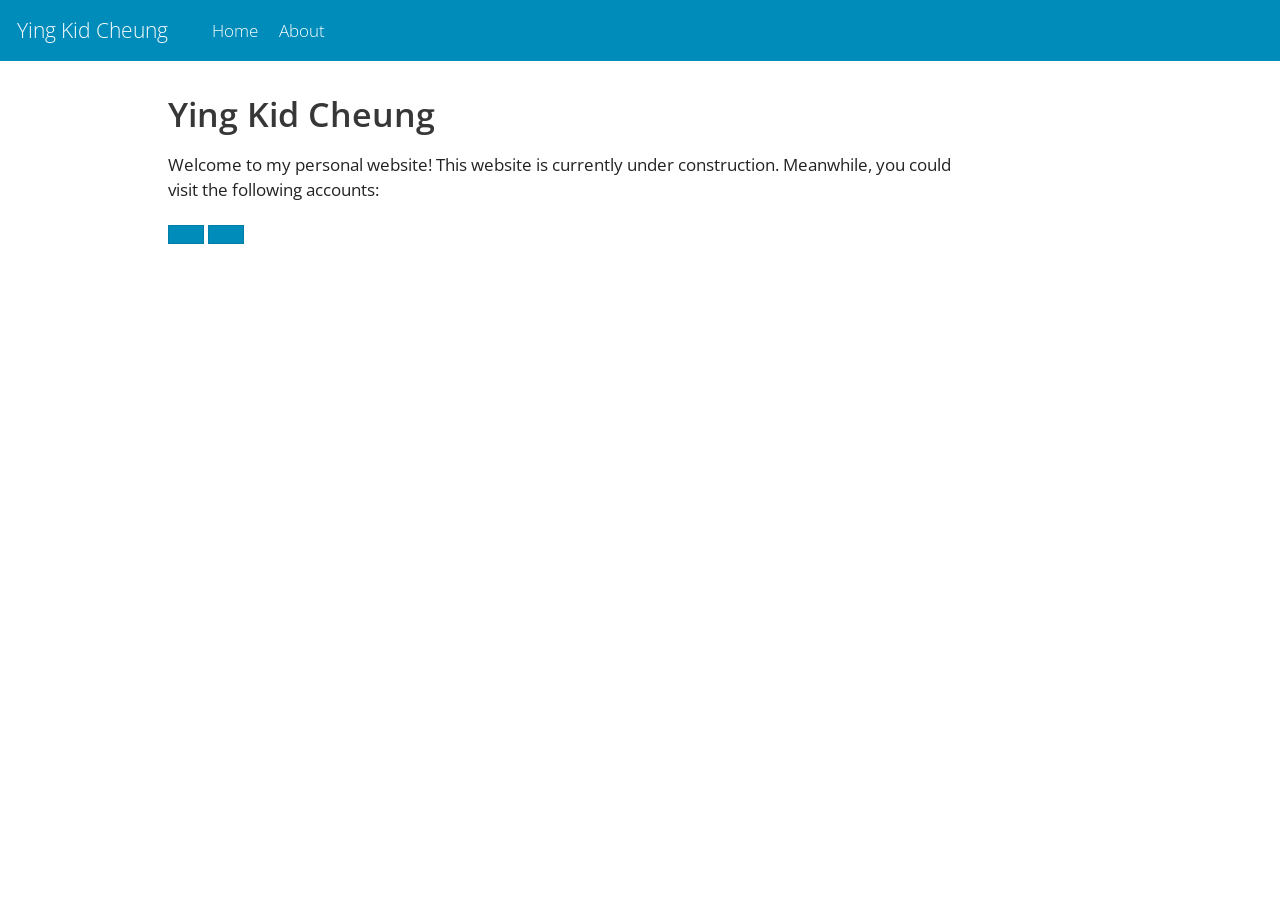
==== index.html @ 0de675b0 "Update site" ====
<!DOCTYPE html>
<html xmlns="http://www.w3.org/1999/xhtml" lang="en" xml:lang="en"><head>

<meta charset="utf-8">
<meta name="generator" content="quarto-1.3.450">

<meta name="viewport" content="width=device-width, initial-scale=1.0, user-scalable=yes">


<title>Ying Kid Cheung</title>
<style>
code{white-space: pre-wrap;}
span.smallcaps{font-variant: small-caps;}
div.columns{display: flex; gap: min(4vw, 1.5em);}
div.column{flex: auto; overflow-x: auto;}
div.hanging-indent{margin-left: 1.5em; text-indent: -1.5em;}
ul.task-list{list-style: none;}
ul.task-list li input[type="checkbox"] {
  width: 0.8em;
  margin: 0 0.8em 0.2em -1em; /* quarto-specific, see https://github.com/quarto-dev/quarto-cli/issues/4556 */ 
  vertical-align: middle;
}
</style>


<script src="site_libs/quarto-nav/quarto-nav.js"></script>
<script src="site_libs/quarto-nav/headroom.min.js"></script>
<script src="site_libs/clipboard/clipboard.min.js"></script>
<script src="site_libs/quarto-html/quarto.js"></script>
<script src="site_libs/quarto-html/popper.min.js"></script>
<script src="site_libs/quarto-html/tippy.umd.min.js"></script>
<script src="site_libs/quarto-html/anchor.min.js"></script>
<link href="site_libs/quarto-html/tippy.css" rel="stylesheet">
<link href="site_libs/quarto-html/quarto-syntax-highlighting.css" rel="stylesheet" id="quarto-text-highlighting-styles">
<script src="site_libs/bootstrap/bootstrap.min.js"></script>
<link href="site_libs/bootstrap/bootstrap-icons.css" rel="stylesheet">
<link href="site_libs/bootstrap/bootstrap.min.css" rel="stylesheet" id="quarto-bootstrap" data-mode="light">
<script id="quarto-search-options" type="application/json">{
  "language": {
    "search-no-results-text": "No results",
    "search-matching-documents-text": "matching documents",
    "search-copy-link-title": "Copy link to search",
    "search-hide-matches-text": "Hide additional matches",
    "search-more-match-text": "more match in this document",
    "search-more-matches-text": "more matches in this document",
    "search-clear-button-title": "Clear",
    "search-detached-cancel-button-title": "Cancel",
    "search-submit-button-title": "Submit",
    "search-label": "Search"
  }
}</script>


<link rel="stylesheet" href="styles.css">
</head>

<body class="nav-fixed">

<div id="quarto-search-results"></div>
  <header id="quarto-header" class="headroom fixed-top">
    <nav class="navbar navbar-expand-lg navbar-dark ">
      <div class="navbar-container container-fluid">
      <div class="navbar-brand-container">
    <a class="navbar-brand" href="./index.html">
    <span class="navbar-title">Ying Kid Cheung</span>
    </a>
  </div>
          <button class="navbar-toggler" type="button" data-bs-toggle="collapse" data-bs-target="#navbarCollapse" aria-controls="navbarCollapse" aria-expanded="false" aria-label="Toggle navigation" onclick="if (window.quartoToggleHeadroom) { window.quartoToggleHeadroom(); }">
  <span class="navbar-toggler-icon"></span>
</button>
          <div class="collapse navbar-collapse" id="navbarCollapse">
            <ul class="navbar-nav navbar-nav-scroll me-auto">
  <li class="nav-item">
    <a class="nav-link active" href="./index.html" rel="" target="" aria-current="page">
 <span class="menu-text">Home</span></a>
  </li>  
  <li class="nav-item">
    <a class="nav-link" href="./about.html" rel="" target="">
 <span class="menu-text">About</span></a>
  </li>  
</ul>
            <div class="quarto-navbar-tools ms-auto">
    <a href="https://www.linkedin.com/in/yingkidcheung/" rel="" title="" class="quarto-navigation-tool px-1" aria-label=""><i class="bi bi-linkedin"></i></a>
    <a href="https://www.github.com/yingkid/" rel="" title="" class="quarto-navigation-tool px-1" aria-label=""><i class="bi bi-github"></i></a>
</div>
          </div> <!-- /navcollapse -->
      </div> <!-- /container-fluid -->
    </nav>
</header>
<!-- content -->
<div id="quarto-content" class="quarto-container page-columns page-rows-contents page-layout-article page-navbar">
<!-- sidebar -->
<!-- margin-sidebar -->
    <div id="quarto-margin-sidebar" class="sidebar margin-sidebar">
        
    </div>
<!-- main -->
<main class="content" id="quarto-document-content">

<header id="title-block-header" class="quarto-title-block default">
<div class="quarto-title">
<h1 class="title">Ying Kid Cheung</h1>
</div>



<div class="quarto-title-meta">

    
  
    
  </div>
  

</header>

<p>Welcome to my personal website! This website is currently under construction. Meanwhile, you could visit the following accounts:</p>
<p><a href="https://www.github.com/yingkid/" class="btn btn-primary btn-lg bi bi-github placeholder-glow" title="GitHub"></a> <a href="https://www.linkedin.com/in/yingkidcheung/" class="btn btn-primary btn-lg bi bi-linkedin" title="LinkedIn"></a></p>



</main> <!-- /main -->
<script id="quarto-html-after-body" type="application/javascript">
window.document.addEventListener("DOMContentLoaded", function (event) {
  const toggleBodyColorMode = (bsSheetEl) => {
    const mode = bsSheetEl.getAttribute("data-mode");
    const bodyEl = window.document.querySelector("body");
    if (mode === "dark") {
      bodyEl.classList.add("quarto-dark");
      bodyEl.classList.remove("quarto-light");
    } else {
      bodyEl.classList.add("quarto-light");
      bodyEl.classList.remove("quarto-dark");
    }
  }
  const toggleBodyColorPrimary = () => {
    const bsSheetEl = window.document.querySelector("link#quarto-bootstrap");
    if (bsSheetEl) {
      toggleBodyColorMode(bsSheetEl);
    }
  }
  toggleBodyColorPrimary();  
  const icon = "";
  const anchorJS = new window.AnchorJS();
  anchorJS.options = {
    placement: 'right',
    icon: icon
  };
  anchorJS.add('.anchored');
  const isCodeAnnotation = (el) => {
    for (const clz of el.classList) {
      if (clz.startsWith('code-annotation-')) {                     
        return true;
      }
    }
    return false;
  }
  const clipboard = new window.ClipboardJS('.code-copy-button', {
    text: function(trigger) {
      const codeEl = trigger.previousElementSibling.cloneNode(true);
      for (const childEl of codeEl.children) {
        if (isCodeAnnotation(childEl)) {
          childEl.remove();
        }
      }
      return codeEl.innerText;
    }
  });
  clipboard.on('success', function(e) {
    // button target
    const button = e.trigger;
    // don't keep focus
    button.blur();
    // flash "checked"
    button.classList.add('code-copy-button-checked');
    var currentTitle = button.getAttribute("title");
    button.setAttribute("title", "Copied!");
    let tooltip;
    if (window.bootstrap) {
      button.setAttribute("data-bs-toggle", "tooltip");
      button.setAttribute("data-bs-placement", "left");
      button.setAttribute("data-bs-title", "Copied!");
      tooltip = new bootstrap.Tooltip(button, 
        { trigger: "manual", 
          customClass: "code-copy-button-tooltip",
          offset: [0, -8]});
      tooltip.show();    
    }
    setTimeout(function() {
      if (tooltip) {
        tooltip.hide();
        button.removeAttribute("data-bs-title");
        button.removeAttribute("data-bs-toggle");
        button.removeAttribute("data-bs-placement");
      }
      button.setAttribute("title", currentTitle);
      button.classList.remove('code-copy-button-checked');
    }, 1000);
    // clear code selection
    e.clearSelection();
  });
  function tippyHover(el, contentFn) {
    const config = {
      allowHTML: true,
      content: contentFn,
      maxWidth: 500,
      delay: 100,
      arrow: false,
      appendTo: function(el) {
          return el.parentElement;
      },
      interactive: true,
      interactiveBorder: 10,
      theme: 'quarto',
      placement: 'bottom-start'
    };
    window.tippy(el, config); 
  }
  const noterefs = window.document.querySelectorAll('a[role="doc-noteref"]');
  for (var i=0; i<noterefs.length; i++) {
    const ref = noterefs[i];
    tippyHover(ref, function() {
      // use id or data attribute instead here
      let href = ref.getAttribute('data-footnote-href') || ref.getAttribute('href');
      try { href = new URL(href).hash; } catch {}
      const id = href.replace(/^#\/?/, "");
      const note = window.document.getElementById(id);
      return note.innerHTML;
    });
  }
      let selectedAnnoteEl;
      const selectorForAnnotation = ( cell, annotation) => {
        let cellAttr = 'data-code-cell="' + cell + '"';
        let lineAttr = 'data-code-annotation="' +  annotation + '"';
        const selector = 'span[' + cellAttr + '][' + lineAttr + ']';
        return selector;
      }
      const selectCodeLines = (annoteEl) => {
        const doc = window.document;
        const targetCell = annoteEl.getAttribute("data-target-cell");
        const targetAnnotation = annoteEl.getAttribute("data-target-annotation");
        const annoteSpan = window.document.querySelector(selectorForAnnotation(targetCell, targetAnnotation));
        const lines = annoteSpan.getAttribute("data-code-lines").split(",");
        const lineIds = lines.map((line) => {
          return targetCell + "-" + line;
        })
        let top = null;
        let height = null;
        let parent = null;
        if (lineIds.length > 0) {
            //compute the position of the single el (top and bottom and make a div)
            const el = window.document.getElementById(lineIds[0]);
            top = el.offsetTop;
            height = el.offsetHeight;
            parent = el.parentElement.parentElement;
          if (lineIds.length > 1) {
            const lastEl = window.document.getElementById(lineIds[lineIds.length - 1]);
            const bottom = lastEl.offsetTop + lastEl.offsetHeight;
            height = bottom - top;
          }
          if (top !== null && height !== null && parent !== null) {
            // cook up a div (if necessary) and position it 
            let div = window.document.getElementById("code-annotation-line-highlight");
            if (div === null) {
              div = window.document.createElement("div");
              div.setAttribute("id", "code-annotation-line-highlight");
              div.style.position = 'absolute';
              parent.appendChild(div);
            }
            div.style.top = top - 2 + "px";
            div.style.height = height + 4 + "px";
            let gutterDiv = window.document.getElementById("code-annotation-line-highlight-gutter");
            if (gutterDiv === null) {
              gutterDiv = window.document.createElement("div");
              gutterDiv.setAttribute("id", "code-annotation-line-highlight-gutter");
              gutterDiv.style.position = 'absolute';
              const codeCell = window.document.getElementById(targetCell);
              const gutter = codeCell.querySelector('.code-annotation-gutter');
              gutter.appendChild(gutterDiv);
            }
            gutterDiv.style.top = top - 2 + "px";
            gutterDiv.style.height = height + 4 + "px";
          }
          selectedAnnoteEl = annoteEl;
        }
      };
      const unselectCodeLines = () => {
        const elementsIds = ["code-annotation-line-highlight", "code-annotation-line-highlight-gutter"];
        elementsIds.forEach((elId) => {
          const div = window.document.getElementById(elId);
          if (div) {
            div.remove();
          }
        });
        selectedAnnoteEl = undefined;
      };
      // Attach click handler to the DT
      const annoteDls = window.document.querySelectorAll('dt[data-target-cell]');
      for (const annoteDlNode of annoteDls) {
        annoteDlNode.addEventListener('click', (event) => {
          const clickedEl = event.target;
          if (clickedEl !== selectedAnnoteEl) {
            unselectCodeLines();
            const activeEl = window.document.querySelector('dt[data-target-cell].code-annotation-active');
            if (activeEl) {
              activeEl.classList.remove('code-annotation-active');
            }
            selectCodeLines(clickedEl);
            clickedEl.classList.add('code-annotation-active');
          } else {
            // Unselect the line
            unselectCodeLines();
            clickedEl.classList.remove('code-annotation-active');
          }
        });
      }
  const findCites = (el) => {
    const parentEl = el.parentElement;
    if (parentEl) {
      const cites = parentEl.dataset.cites;
      if (cites) {
        return {
          el,
          cites: cites.split(' ')
        };
      } else {
        return findCites(el.parentElement)
      }
    } else {
      return undefined;
    }
  };
  var bibliorefs = window.document.querySelectorAll('a[role="doc-biblioref"]');
  for (var i=0; i<bibliorefs.length; i++) {
    const ref = bibliorefs[i];
    const citeInfo = findCites(ref);
    if (citeInfo) {
      tippyHover(citeInfo.el, function() {
        var popup = window.document.createElement('div');
        citeInfo.cites.forEach(function(cite) {
          var citeDiv = window.document.createElement('div');
          citeDiv.classList.add('hanging-indent');
          citeDiv.classList.add('csl-entry');
          var biblioDiv = window.document.getElementById('ref-' + cite);
          if (biblioDiv) {
            citeDiv.innerHTML = biblioDiv.innerHTML;
          }
          popup.appendChild(citeDiv);
        });
        return popup.innerHTML;
      });
    }
  }
});
</script>
</div> <!-- /content -->



</body></html>
---- site_libs/quarto-html/tippy.css ----
.tippy-box[data-animation=fade][data-state=hidden]{opacity:0}[data-tippy-root]{max-width:calc(100vw - 10px)}.tippy-box{position:relative;background-color:#333;color:#fff;border-radius:4px;font-size:14px;line-height:1.4;white-space:normal;outline:0;transition-property:transform,visibility,opacity}.tippy-box[data-placement^=top]>.tippy-arrow{bottom:0}.tippy-box[data-placement^=top]>.tippy-arrow:before{bottom:-7px;left:0;border-width:8px 8px 0;border-top-color:initial;transform-origin:center top}.tippy-box[data-placement^=bottom]>.tippy-arrow{top:0}.tippy-box[data-placement^=bottom]>.tippy-arrow:before{top:-7px;left:0;border-width:0 8px 8px;border-bottom-color:initial;transform-origin:center bottom}.tippy-box[data-placement^=left]>.tippy-arrow{right:0}.tippy-box[data-placement^=left]>.tippy-arrow:before{border-width:8px 0 8px 8px;border-left-color:initial;right:-7px;transform-origin:center left}.tippy-box[data-placement^=right]>.tippy-arrow{left:0}.tippy-box[data-placement^=right]>.tippy-arrow:before{left:-7px;border-width:8px 8px 8px 0;border-right-color:initial;transform-origin:center right}.tippy-box[data-inertia][data-state=visible]{transition-timing-function:cubic-bezier(.54,1.5,.38,1.11)}.tippy-arrow{width:16px;height:16px;color:#333}.tippy-arrow:before{content:"";position:absolute;border-color:transparent;border-style:solid}.tippy-content{position:relative;padding:5px 9px;z-index:1}
---- site_libs/quarto-html/quarto-syntax-highlighting.css ----
/* quarto syntax highlight colors */
:root {
  --quarto-hl-ot-color: #003B4F;
  --quarto-hl-at-color: #657422;
  --quarto-hl-ss-color: #20794D;
  --quarto-hl-an-color: #5E5E5E;
  --quarto-hl-fu-color: #4758AB;
  --quarto-hl-st-color: #20794D;
  --quarto-hl-cf-color: #003B4F;
  --quarto-hl-op-color: #5E5E5E;
  --quarto-hl-er-color: #AD0000;
  --quarto-hl-bn-color: #AD0000;
  --quarto-hl-al-color: #AD0000;
  --quarto-hl-va-color: #111111;
  --quarto-hl-bu-color: inherit;
  --quarto-hl-ex-color: inherit;
  --quarto-hl-pp-color: #AD0000;
  --quarto-hl-in-color: #5E5E5E;
  --quarto-hl-vs-color: #20794D;
  --quarto-hl-wa-color: #5E5E5E;
  --quarto-hl-do-color: #5E5E5E;
  --quarto-hl-im-color: #00769E;
  --quarto-hl-ch-color: #20794D;
  --quarto-hl-dt-color: #AD0000;
  --quarto-hl-fl-color: #AD0000;
  --quarto-hl-co-color: #5E5E5E;
  --quarto-hl-cv-color: #5E5E5E;
  --quarto-hl-cn-color: #8f5902;
  --quarto-hl-sc-color: #5E5E5E;
  --quarto-hl-dv-color: #AD0000;
  --quarto-hl-kw-color: #003B4F;
}

/* other quarto variables */
:root {
  --quarto-font-monospace: SFMono-Regular, Menlo, Monaco, Consolas, "Liberation Mono", "Courier New", monospace;
}

pre > code.sourceCode > span {
  color: #003B4F;
}

code span {
  color: #003B4F;
}

code.sourceCode > span {
  color: #003B4F;
}

div.sourceCode,
div.sourceCode pre.sourceCode {
  color: #003B4F;
}

code span.ot {
  color: #003B4F;
  font-style: inherit;
}

code span.at {
  color: #657422;
  font-style: inherit;
}

code span.ss {
  color: #20794D;
  font-style: inherit;
}

code span.an {
  color: #5E5E5E;
  font-style: inherit;
}

code span.fu {
  color: #4758AB;
  font-style: inherit;
}

code span.st {
  color: #20794D;
  font-style: inherit;
}

code span.cf {
  color: #003B4F;
  font-style: inherit;
}

code span.op {
  color: #5E5E5E;
  font-style: inherit;
}

code span.er {
  color: #AD0000;
  font-style: inherit;
}

code span.bn {
  color: #AD0000;
  font-style: inherit;
}

code span.al {
  color: #AD0000;
  font-style: inherit;
}

code span.va {
  color: #111111;
  font-style: inherit;
}

code span.bu {
  font-style: inherit;
}

code span.ex {
  font-style: inherit;
}

code span.pp {
  color: #AD0000;
  font-style: inherit;
}

code span.in {
  color: #5E5E5E;
  font-style: inherit;
}

code span.vs {
  color: #20794D;
  font-style: inherit;
}

code span.wa {
  color: #5E5E5E;
  font-style: italic;
}

code span.do {
  color: #5E5E5E;
  font-style: italic;
}

code span.im {
  color: #00769E;
  font-style: inherit;
}

code span.ch {
  color: #20794D;
  font-style: inherit;
}

code span.dt {
  color: #AD0000;
  font-style: inherit;
}

code span.fl {
  color: #AD0000;
  font-style: inherit;
}

code span.co {
  color: #5E5E5E;
  font-style: inherit;
}

code span.cv {
  color: #5E5E5E;
  font-style: italic;
}

code span.cn {
  color: #8f5902;
  font-style: inherit;
}

code span.sc {
  color: #5E5E5E;
  font-style: inherit;
}

code span.dv {
  color: #AD0000;
  font-style: inherit;
}

code span.kw {
  color: #003B4F;
  font-style: inherit;
}

.prevent-inlining {
  content: "</";
}

/*# sourceMappingURL=debc5d5d77c3f9108843748ff7464032.css.map */
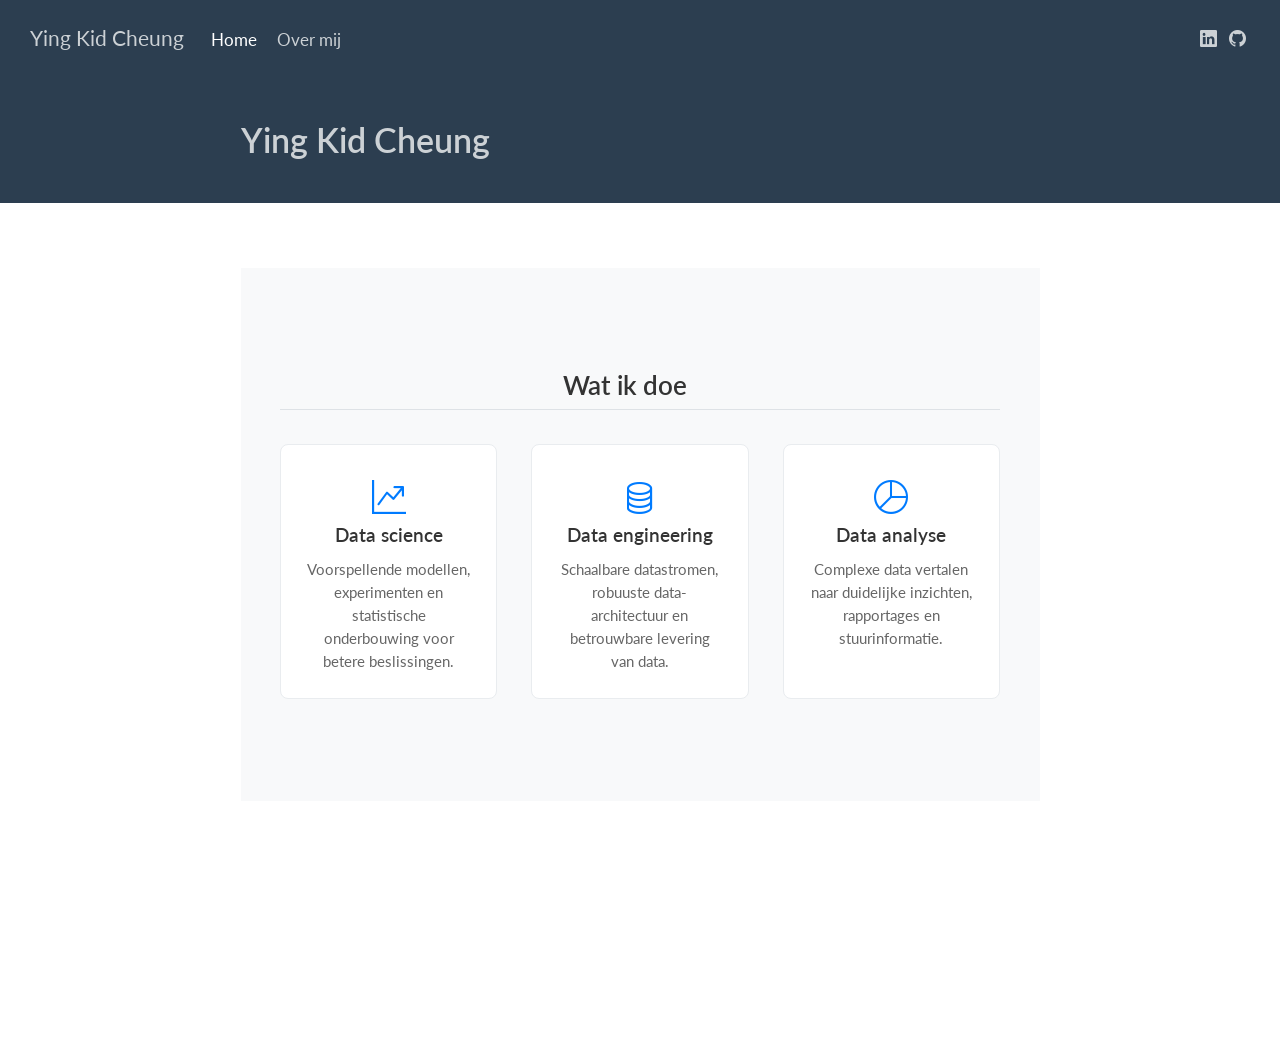
==== commit ae23d50c: "quarto native open graph" ====
--- a/index.html
+++ b/index.html
@@ -2,10 +2,11 @@
 <html xmlns="http://www.w3.org/1999/xhtml" lang="en" xml:lang="en"><head>
 
 <meta charset="utf-8">
-<meta name="generator" content="quarto-1.3.450">
+<meta name="generator" content="quarto-1.8.27">
 
 <meta name="viewport" content="width=device-width, initial-scale=1.0, user-scalable=yes">
 
+<meta name="description" content="Portfolio van Ying Kid Cheung, gespecialiseerd in data science, engineering en analyse.">
 
 <title>Ying Kid Cheung</title>
 <style>
@@ -26,15 +27,17 @@
 <script src="site_libs/quarto-nav/quarto-nav.js"></script>
 <script src="site_libs/quarto-nav/headroom.min.js"></script>
 <script src="site_libs/clipboard/clipboard.min.js"></script>
-<script src="site_libs/quarto-html/quarto.js"></script>
+<script src="site_libs/quarto-html/quarto.js" type="module"></script>
+<script src="site_libs/quarto-html/tabsets/tabsets.js" type="module"></script>
+<script src="site_libs/quarto-html/axe/axe-check.js" type="module"></script>
 <script src="site_libs/quarto-html/popper.min.js"></script>
 <script src="site_libs/quarto-html/tippy.umd.min.js"></script>
 <script src="site_libs/quarto-html/anchor.min.js"></script>
 <link href="site_libs/quarto-html/tippy.css" rel="stylesheet">
-<link href="site_libs/quarto-html/quarto-syntax-highlighting.css" rel="stylesheet" id="quarto-text-highlighting-styles">
+<link href="site_libs/quarto-html/quarto-syntax-highlighting-ed96de9b727972fe78a7b5d16c58bf87.css" rel="stylesheet" id="quarto-text-highlighting-styles">
 <script src="site_libs/bootstrap/bootstrap.min.js"></script>
 <link href="site_libs/bootstrap/bootstrap-icons.css" rel="stylesheet">
-<link href="site_libs/bootstrap/bootstrap.min.css" rel="stylesheet" id="quarto-bootstrap" data-mode="light">
+<link href="site_libs/bootstrap/bootstrap-28ce2f92125236a284ff4f393e5b0d14.min.css" rel="stylesheet" append-hash="true" id="quarto-bootstrap" data-mode="light">
 <script id="quarto-search-options" type="application/json">{
   "language": {
     "search-no-results-text": "No results",
@@ -44,6 +47,7 @@
     "search-more-match-text": "more match in this document",
     "search-more-matches-text": "more matches in this document",
     "search-clear-button-title": "Clear",
+    "search-text-placeholder": "",
     "search-detached-cancel-button-title": "Cancel",
     "search-submit-button-title": "Submit",
     "search-label": "Search"
@@ -52,112 +56,167 @@
 
 
 <link rel="stylesheet" href="styles.css">
+<meta property="og:title" content="Ying Kid Cheung">
+<meta property="og:description" content="Portfolio van Ying Kid Cheung, gespecialiseerd in data science, engineering en analyse.">
+<meta property="og:site_name" content="Ying Kid Cheung">
+<meta name="twitter:title" content="Ying Kid Cheung">
+<meta name="twitter:description" content="Portfolio van Ying Kid Cheung, gespecialiseerd in data science, engineering en analyse.">
+<meta name="twitter:card" content="summary">
 </head>
 
-<body class="nav-fixed">
+<body class="nav-fixed fullcontent quarto-light">
 
 <div id="quarto-search-results"></div>
-  <header id="quarto-header" class="headroom fixed-top">
-    <nav class="navbar navbar-expand-lg navbar-dark ">
+  <header id="quarto-header" class="headroom fixed-top quarto-banner">
+    <nav class="navbar navbar-expand-lg " data-bs-theme="dark">
       <div class="navbar-container container-fluid">
-      <div class="navbar-brand-container">
+      <div class="navbar-brand-container mx-auto">
     <a class="navbar-brand" href="./index.html">
     <span class="navbar-title">Ying Kid Cheung</span>
     </a>
   </div>
-          <button class="navbar-toggler" type="button" data-bs-toggle="collapse" data-bs-target="#navbarCollapse" aria-controls="navbarCollapse" aria-expanded="false" aria-label="Toggle navigation" onclick="if (window.quartoToggleHeadroom) { window.quartoToggleHeadroom(); }">
+          <button class="navbar-toggler" type="button" data-bs-toggle="collapse" data-bs-target="#navbarCollapse" aria-controls="navbarCollapse" role="menu" aria-expanded="false" aria-label="Toggle navigation" onclick="if (window.quartoToggleHeadroom) { window.quartoToggleHeadroom(); }">
   <span class="navbar-toggler-icon"></span>
 </button>
           <div class="collapse navbar-collapse" id="navbarCollapse">
             <ul class="navbar-nav navbar-nav-scroll me-auto">
   <li class="nav-item">
-    <a class="nav-link active" href="./index.html" rel="" target="" aria-current="page">
- <span class="menu-text">Home</span></a>
+    <a class="nav-link active" href="./index.html" aria-current="page"> 
+<span class="menu-text">Home</span></a>
   </li>  
   <li class="nav-item">
-    <a class="nav-link" href="./about.html" rel="" target="">
- <span class="menu-text">About</span></a>
+    <a class="nav-link" href="./about.html"> 
+<span class="menu-text">Over mij</span></a>
   </li>  
 </ul>
-            <div class="quarto-navbar-tools ms-auto">
-    <a href="https://www.linkedin.com/in/yingkidcheung/" rel="" title="" class="quarto-navigation-tool px-1" aria-label=""><i class="bi bi-linkedin"></i></a>
-    <a href="https://www.github.com/yingkid/" rel="" title="" class="quarto-navigation-tool px-1" aria-label=""><i class="bi bi-github"></i></a>
-</div>
           </div> <!-- /navcollapse -->
+            <div class="quarto-navbar-tools">
+    <a href="https://www.linkedin.com/in/yingkidcheung/" title="" class="quarto-navigation-tool px-1" aria-label=""><i class="bi bi-linkedin"></i></a>
+    <a href="https://www.github.com/yingkid/" title="" class="quarto-navigation-tool px-1" aria-label=""><i class="bi bi-github"></i></a>
+</div>
       </div> <!-- /container-fluid -->
     </nav>
 </header>
 <!-- content -->
-<div id="quarto-content" class="quarto-container page-columns page-rows-contents page-layout-article page-navbar">
+<header id="title-block-header" class="quarto-title-block default page-columns page-full">
+  <div class="quarto-title-banner page-columns page-full">
+    <div class="quarto-title column-body">
+      <h1 class="title">Ying Kid Cheung</h1>
+                  <div>
+        <div class="description">
+          Portfolio van Ying Kid Cheung, gespecialiseerd in data science, engineering en analyse.
+        </div>
+      </div>
+                </div>
+  </div>
+    
+  
+  <div class="quarto-title-meta">
+
+      
+    
+      
+    </div>
+    
+  
+  </header><div id="quarto-content" class="quarto-container page-columns page-rows-contents page-layout-article page-navbar">
 <!-- sidebar -->
 <!-- margin-sidebar -->
-    <div id="quarto-margin-sidebar" class="sidebar margin-sidebar">
-        
-    </div>
+    
 <!-- main -->
-<main class="content" id="quarto-document-content">
-
-<header id="title-block-header" class="quarto-title-block default">
-<div class="quarto-title">
-<h1 class="title">Ying Kid Cheung</h1>
-</div>
-
-
-
-<div class="quarto-title-meta">
-
-    
-  
-    
-  </div>
-  
-
-</header>
-
-<p>Welcome to my personal website! This website is currently under construction. Meanwhile, you could visit the following accounts:</p>
-<p><a href="https://www.github.com/yingkid/" class="btn btn-primary btn-lg bi bi-github placeholder-glow" title="GitHub"></a> <a href="https://www.linkedin.com/in/yingkidcheung/" class="btn btn-primary btn-lg bi bi-linkedin" title="LinkedIn"></a></p>
+<main class="content quarto-banner-title-block" id="quarto-document-content">
+
+
+
+
+
+<div class="page-container">
+<div class="content-wrapper">
+<section id="wat-ik-doe" class="level2 featured-section">
+<h2 class="anchored" data-anchor-id="wat-ik-doe">Wat ik doe</h2>
+<div class="skills-grid">
+<div class="skill-item">
+<i class="bi bi-graph-up-arrow"></i>
+<div class="skill-title">
+Data science
+</div>
+<p>Voorspellende modellen, experimenten en statistische onderbouwing voor betere beslissingen.</p>
+</div>
+<div class="skill-item">
+<i class="bi bi-database"></i>
+<div class="skill-title">
+Data engineering
+</div>
+<p>Schaalbare datastromen, robuuste data-architectuur en betrouwbare levering van data.</p>
+</div>
+<div class="skill-item">
+<i class="bi bi-pie-chart"></i>
+<div class="skill-title">
+Data analyse
+</div>
+<p>Complexe data vertalen naar duidelijke inzichten, rapportages en stuurinformatie.</p>
+</div>
+</div>
+</section>
+</div>
+</div>
 
 
 
 </main> <!-- /main -->
 <script id="quarto-html-after-body" type="application/javascript">
-window.document.addEventListener("DOMContentLoaded", function (event) {
-  const toggleBodyColorMode = (bsSheetEl) => {
-    const mode = bsSheetEl.getAttribute("data-mode");
-    const bodyEl = window.document.querySelector("body");
-    if (mode === "dark") {
-      bodyEl.classList.add("quarto-dark");
-      bodyEl.classList.remove("quarto-light");
-    } else {
-      bodyEl.classList.add("quarto-light");
-      bodyEl.classList.remove("quarto-dark");
-    }
-  }
-  const toggleBodyColorPrimary = () => {
-    const bsSheetEl = window.document.querySelector("link#quarto-bootstrap");
-    if (bsSheetEl) {
-      toggleBodyColorMode(bsSheetEl);
-    }
-  }
-  toggleBodyColorPrimary();  
-  const icon = "";
-  const anchorJS = new window.AnchorJS();
-  anchorJS.options = {
-    placement: 'right',
-    icon: icon
-  };
-  anchorJS.add('.anchored');
-  const isCodeAnnotation = (el) => {
-    for (const clz of el.classList) {
-      if (clz.startsWith('code-annotation-')) {                     
-        return true;
-      }
-    }
-    return false;
-  }
-  const clipboard = new window.ClipboardJS('.code-copy-button', {
-    text: function(trigger) {
-      const codeEl = trigger.previousElementSibling.cloneNode(true);
+  window.document.addEventListener("DOMContentLoaded", function (event) {
+    const icon = "";
+    const anchorJS = new window.AnchorJS();
+    anchorJS.options = {
+      placement: 'right',
+      icon: icon
+    };
+    anchorJS.add('.anchored');
+    const isCodeAnnotation = (el) => {
+      for (const clz of el.classList) {
+        if (clz.startsWith('code-annotation-')) {                     
+          return true;
+        }
+      }
+      return false;
+    }
+    const onCopySuccess = function(e) {
+      // button target
+      const button = e.trigger;
+      // don't keep focus
+      button.blur();
+      // flash "checked"
+      button.classList.add('code-copy-button-checked');
+      var currentTitle = button.getAttribute("title");
+      button.setAttribute("title", "Copied!");
+      let tooltip;
+      if (window.bootstrap) {
+        button.setAttribute("data-bs-toggle", "tooltip");
+        button.setAttribute("data-bs-placement", "left");
+        button.setAttribute("data-bs-title", "Copied!");
+        tooltip = new bootstrap.Tooltip(button, 
+          { trigger: "manual", 
+            customClass: "code-copy-button-tooltip",
+            offset: [0, -8]});
+        tooltip.show();    
+      }
+      setTimeout(function() {
+        if (tooltip) {
+          tooltip.hide();
+          button.removeAttribute("data-bs-title");
+          button.removeAttribute("data-bs-toggle");
+          button.removeAttribute("data-bs-placement");
+        }
+        button.setAttribute("title", currentTitle);
+        button.classList.remove('code-copy-button-checked');
+      }, 1000);
+      // clear code selection
+      e.clearSelection();
+    }
+    const getTextToCopy = function(trigger) {
+      const outerScaffold = trigger.parentElement.cloneNode(true);
+      const codeEl = outerScaffold.querySelector('code');
       for (const childEl of codeEl.children) {
         if (isCodeAnnotation(childEl)) {
           childEl.remove();
@@ -165,196 +224,349 @@
       }
       return codeEl.innerText;
     }
+    const clipboard = new window.ClipboardJS('.code-copy-button:not([data-in-quarto-modal])', {
+      text: getTextToCopy
+    });
+    clipboard.on('success', onCopySuccess);
+    if (window.document.getElementById('quarto-embedded-source-code-modal')) {
+      const clipboardModal = new window.ClipboardJS('.code-copy-button[data-in-quarto-modal]', {
+        text: getTextToCopy,
+        container: window.document.getElementById('quarto-embedded-source-code-modal')
+      });
+      clipboardModal.on('success', onCopySuccess);
+    }
+      var localhostRegex = new RegExp(/^(?:http|https):\/\/localhost\:?[0-9]*\//);
+      var mailtoRegex = new RegExp(/^mailto:/);
+        var filterRegex = new RegExp("https:\/\/yingkidcheung\.nl\/");
+      var isInternal = (href) => {
+          return filterRegex.test(href) || localhostRegex.test(href) || mailtoRegex.test(href);
+      }
+      // Inspect non-navigation links and adorn them if external
+     var links = window.document.querySelectorAll('a[href]:not(.nav-link):not(.navbar-brand):not(.toc-action):not(.sidebar-link):not(.sidebar-item-toggle):not(.pagination-link):not(.no-external):not([aria-hidden]):not(.dropdown-item):not(.quarto-navigation-tool):not(.about-link)');
+      for (var i=0; i<links.length; i++) {
+        const link = links[i];
+        if (!isInternal(link.href)) {
+          // undo the damage that might have been done by quarto-nav.js in the case of
+          // links that we want to consider external
+          if (link.dataset.originalHref !== undefined) {
+            link.href = link.dataset.originalHref;
+          }
+        }
+      }
+    function tippyHover(el, contentFn, onTriggerFn, onUntriggerFn) {
+      const config = {
+        allowHTML: true,
+        maxWidth: 500,
+        delay: 100,
+        arrow: false,
+        appendTo: function(el) {
+            return el.parentElement;
+        },
+        interactive: true,
+        interactiveBorder: 10,
+        theme: 'quarto',
+        placement: 'bottom-start',
+      };
+      if (contentFn) {
+        config.content = contentFn;
+      }
+      if (onTriggerFn) {
+        config.onTrigger = onTriggerFn;
+      }
+      if (onUntriggerFn) {
+        config.onUntrigger = onUntriggerFn;
+      }
+      window.tippy(el, config); 
+    }
+    const noterefs = window.document.querySelectorAll('a[role="doc-noteref"]');
+    for (var i=0; i<noterefs.length; i++) {
+      const ref = noterefs[i];
+      tippyHover(ref, function() {
+        // use id or data attribute instead here
+        let href = ref.getAttribute('data-footnote-href') || ref.getAttribute('href');
+        try { href = new URL(href).hash; } catch {}
+        const id = href.replace(/^#\/?/, "");
+        const note = window.document.getElementById(id);
+        if (note) {
+          return note.innerHTML;
+        } else {
+          return "";
+        }
+      });
+    }
+    const xrefs = window.document.querySelectorAll('a.quarto-xref');
+    const processXRef = (id, note) => {
+      // Strip column container classes
+      const stripColumnClz = (el) => {
+        el.classList.remove("page-full", "page-columns");
+        if (el.children) {
+          for (const child of el.children) {
+            stripColumnClz(child);
+          }
+        }
+      }
+      stripColumnClz(note)
+      if (id === null || id.startsWith('sec-')) {
+        // Special case sections, only their first couple elements
+        const container = document.createElement("div");
+        if (note.children && note.children.length > 2) {
+          container.appendChild(note.children[0].cloneNode(true));
+          for (let i = 1; i < note.children.length; i++) {
+            const child = note.children[i];
+            if (child.tagName === "P" && child.innerText === "") {
+              continue;
+            } else {
+              container.appendChild(child.cloneNode(true));
+              break;
+            }
+          }
+          if (window.Quarto?.typesetMath) {
+            window.Quarto.typesetMath(container);
+          }
+          return container.innerHTML
+        } else {
+          if (window.Quarto?.typesetMath) {
+            window.Quarto.typesetMath(note);
+          }
+          return note.innerHTML;
+        }
+      } else {
+        // Remove any anchor links if they are present
+        const anchorLink = note.querySelector('a.anchorjs-link');
+        if (anchorLink) {
+          anchorLink.remove();
+        }
+        if (window.Quarto?.typesetMath) {
+          window.Quarto.typesetMath(note);
+        }
+        if (note.classList.contains("callout")) {
+          return note.outerHTML;
+        } else {
+          return note.innerHTML;
+        }
+      }
+    }
+    for (var i=0; i<xrefs.length; i++) {
+      const xref = xrefs[i];
+      tippyHover(xref, undefined, function(instance) {
+        instance.disable();
+        let url = xref.getAttribute('href');
+        let hash = undefined; 
+        if (url.startsWith('#')) {
+          hash = url;
+        } else {
+          try { hash = new URL(url).hash; } catch {}
+        }
+        if (hash) {
+          const id = hash.replace(/^#\/?/, "");
+          const note = window.document.getElementById(id);
+          if (note !== null) {
+            try {
+              const html = processXRef(id, note.cloneNode(true));
+              instance.setContent(html);
+            } finally {
+              instance.enable();
+              instance.show();
+            }
+          } else {
+            // See if we can fetch this
+            fetch(url.split('#')[0])
+            .then(res => res.text())
+            .then(html => {
+              const parser = new DOMParser();
+              const htmlDoc = parser.parseFromString(html, "text/html");
+              const note = htmlDoc.getElementById(id);
+              if (note !== null) {
+                const html = processXRef(id, note);
+                instance.setContent(html);
+              } 
+            }).finally(() => {
+              instance.enable();
+              instance.show();
+            });
+          }
+        } else {
+          // See if we can fetch a full url (with no hash to target)
+          // This is a special case and we should probably do some content thinning / targeting
+          fetch(url)
+          .then(res => res.text())
+          .then(html => {
+            const parser = new DOMParser();
+            const htmlDoc = parser.parseFromString(html, "text/html");
+            const note = htmlDoc.querySelector('main.content');
+            if (note !== null) {
+              // This should only happen for chapter cross references
+              // (since there is no id in the URL)
+              // remove the first header
+              if (note.children.length > 0 && note.children[0].tagName === "HEADER") {
+                note.children[0].remove();
+              }
+              const html = processXRef(null, note);
+              instance.setContent(html);
+            } 
+          }).finally(() => {
+            instance.enable();
+            instance.show();
+          });
+        }
+      }, function(instance) {
+      });
+    }
+        let selectedAnnoteEl;
+        const selectorForAnnotation = ( cell, annotation) => {
+          let cellAttr = 'data-code-cell="' + cell + '"';
+          let lineAttr = 'data-code-annotation="' +  annotation + '"';
+          const selector = 'span[' + cellAttr + '][' + lineAttr + ']';
+          return selector;
+        }
+        const selectCodeLines = (annoteEl) => {
+          const doc = window.document;
+          const targetCell = annoteEl.getAttribute("data-target-cell");
+          const targetAnnotation = annoteEl.getAttribute("data-target-annotation");
+          const annoteSpan = window.document.querySelector(selectorForAnnotation(targetCell, targetAnnotation));
+          const lines = annoteSpan.getAttribute("data-code-lines").split(",");
+          const lineIds = lines.map((line) => {
+            return targetCell + "-" + line;
+          })
+          let top = null;
+          let height = null;
+          let parent = null;
+          if (lineIds.length > 0) {
+              //compute the position of the single el (top and bottom and make a div)
+              const el = window.document.getElementById(lineIds[0]);
+              top = el.offsetTop;
+              height = el.offsetHeight;
+              parent = el.parentElement.parentElement;
+            if (lineIds.length > 1) {
+              const lastEl = window.document.getElementById(lineIds[lineIds.length - 1]);
+              const bottom = lastEl.offsetTop + lastEl.offsetHeight;
+              height = bottom - top;
+            }
+            if (top !== null && height !== null && parent !== null) {
+              // cook up a div (if necessary) and position it 
+              let div = window.document.getElementById("code-annotation-line-highlight");
+              if (div === null) {
+                div = window.document.createElement("div");
+                div.setAttribute("id", "code-annotation-line-highlight");
+                div.style.position = 'absolute';
+                parent.appendChild(div);
+              }
+              div.style.top = top - 2 + "px";
+              div.style.height = height + 4 + "px";
+              div.style.left = 0;
+              let gutterDiv = window.document.getElementById("code-annotation-line-highlight-gutter");
+              if (gutterDiv === null) {
+                gutterDiv = window.document.createElement("div");
+                gutterDiv.setAttribute("id", "code-annotation-line-highlight-gutter");
+                gutterDiv.style.position = 'absolute';
+                const codeCell = window.document.getElementById(targetCell);
+                const gutter = codeCell.querySelector('.code-annotation-gutter');
+                gutter.appendChild(gutterDiv);
+              }
+              gutterDiv.style.top = top - 2 + "px";
+              gutterDiv.style.height = height + 4 + "px";
+            }
+            selectedAnnoteEl = annoteEl;
+          }
+        };
+        const unselectCodeLines = () => {
+          const elementsIds = ["code-annotation-line-highlight", "code-annotation-line-highlight-gutter"];
+          elementsIds.forEach((elId) => {
+            const div = window.document.getElementById(elId);
+            if (div) {
+              div.remove();
+            }
+          });
+          selectedAnnoteEl = undefined;
+        };
+          // Handle positioning of the toggle
+      window.addEventListener(
+        "resize",
+        throttle(() => {
+          elRect = undefined;
+          if (selectedAnnoteEl) {
+            selectCodeLines(selectedAnnoteEl);
+          }
+        }, 10)
+      );
+      function throttle(fn, ms) {
+      let throttle = false;
+      let timer;
+        return (...args) => {
+          if(!throttle) { // first call gets through
+              fn.apply(this, args);
+              throttle = true;
+          } else { // all the others get throttled
+              if(timer) clearTimeout(timer); // cancel #2
+              timer = setTimeout(() => {
+                fn.apply(this, args);
+                timer = throttle = false;
+              }, ms);
+          }
+        };
+      }
+        // Attach click handler to the DT
+        const annoteDls = window.document.querySelectorAll('dt[data-target-cell]');
+        for (const annoteDlNode of annoteDls) {
+          annoteDlNode.addEventListener('click', (event) => {
+            const clickedEl = event.target;
+            if (clickedEl !== selectedAnnoteEl) {
+              unselectCodeLines();
+              const activeEl = window.document.querySelector('dt[data-target-cell].code-annotation-active');
+              if (activeEl) {
+                activeEl.classList.remove('code-annotation-active');
+              }
+              selectCodeLines(clickedEl);
+              clickedEl.classList.add('code-annotation-active');
+            } else {
+              // Unselect the line
+              unselectCodeLines();
+              clickedEl.classList.remove('code-annotation-active');
+            }
+          });
+        }
+    const findCites = (el) => {
+      const parentEl = el.parentElement;
+      if (parentEl) {
+        const cites = parentEl.dataset.cites;
+        if (cites) {
+          return {
+            el,
+            cites: cites.split(' ')
+          };
+        } else {
+          return findCites(el.parentElement)
+        }
+      } else {
+        return undefined;
+      }
+    };
+    var bibliorefs = window.document.querySelectorAll('a[role="doc-biblioref"]');
+    for (var i=0; i<bibliorefs.length; i++) {
+      const ref = bibliorefs[i];
+      const citeInfo = findCites(ref);
+      if (citeInfo) {
+        tippyHover(citeInfo.el, function() {
+          var popup = window.document.createElement('div');
+          citeInfo.cites.forEach(function(cite) {
+            var citeDiv = window.document.createElement('div');
+            citeDiv.classList.add('hanging-indent');
+            citeDiv.classList.add('csl-entry');
+            var biblioDiv = window.document.getElementById('ref-' + cite);
+            if (biblioDiv) {
+              citeDiv.innerHTML = biblioDiv.innerHTML;
+            }
+            popup.appendChild(citeDiv);
+          });
+          return popup.innerHTML;
+        });
+      }
+    }
   });
-  clipboard.on('success', function(e) {
-    // button target
-    const button = e.trigger;
-    // don't keep focus
-    button.blur();
-    // flash "checked"
-    button.classList.add('code-copy-button-checked');
-    var currentTitle = button.getAttribute("title");
-    button.setAttribute("title", "Copied!");
-    let tooltip;
-    if (window.bootstrap) {
-      button.setAttribute("data-bs-toggle", "tooltip");
-      button.setAttribute("data-bs-placement", "left");
-      button.setAttribute("data-bs-title", "Copied!");
-      tooltip = new bootstrap.Tooltip(button, 
-        { trigger: "manual", 
-          customClass: "code-copy-button-tooltip",
-          offset: [0, -8]});
-      tooltip.show();    
-    }
-    setTimeout(function() {
-      if (tooltip) {
-        tooltip.hide();
-        button.removeAttribute("data-bs-title");
-        button.removeAttribute("data-bs-toggle");
-        button.removeAttribute("data-bs-placement");
-      }
-      button.setAttribute("title", currentTitle);
-      button.classList.remove('code-copy-button-checked');
-    }, 1000);
-    // clear code selection
-    e.clearSelection();
-  });
-  function tippyHover(el, contentFn) {
-    const config = {
-      allowHTML: true,
-      content: contentFn,
-      maxWidth: 500,
-      delay: 100,
-      arrow: false,
-      appendTo: function(el) {
-          return el.parentElement;
-      },
-      interactive: true,
-      interactiveBorder: 10,
-      theme: 'quarto',
-      placement: 'bottom-start'
-    };
-    window.tippy(el, config); 
-  }
-  const noterefs = window.document.querySelectorAll('a[role="doc-noteref"]');
-  for (var i=0; i<noterefs.length; i++) {
-    const ref = noterefs[i];
-    tippyHover(ref, function() {
-      // use id or data attribute instead here
-      let href = ref.getAttribute('data-footnote-href') || ref.getAttribute('href');
-      try { href = new URL(href).hash; } catch {}
-      const id = href.replace(/^#\/?/, "");
-      const note = window.document.getElementById(id);
-      return note.innerHTML;
-    });
-  }
-      let selectedAnnoteEl;
-      const selectorForAnnotation = ( cell, annotation) => {
-        let cellAttr = 'data-code-cell="' + cell + '"';
-        let lineAttr = 'data-code-annotation="' +  annotation + '"';
-        const selector = 'span[' + cellAttr + '][' + lineAttr + ']';
-        return selector;
-      }
-      const selectCodeLines = (annoteEl) => {
-        const doc = window.document;
-        const targetCell = annoteEl.getAttribute("data-target-cell");
-        const targetAnnotation = annoteEl.getAttribute("data-target-annotation");
-        const annoteSpan = window.document.querySelector(selectorForAnnotation(targetCell, targetAnnotation));
-        const lines = annoteSpan.getAttribute("data-code-lines").split(",");
-        const lineIds = lines.map((line) => {
-          return targetCell + "-" + line;
-        })
-        let top = null;
-        let height = null;
-        let parent = null;
-        if (lineIds.length > 0) {
-            //compute the position of the single el (top and bottom and make a div)
-            const el = window.document.getElementById(lineIds[0]);
-            top = el.offsetTop;
-            height = el.offsetHeight;
-            parent = el.parentElement.parentElement;
-          if (lineIds.length > 1) {
-            const lastEl = window.document.getElementById(lineIds[lineIds.length - 1]);
-            const bottom = lastEl.offsetTop + lastEl.offsetHeight;
-            height = bottom - top;
-          }
-          if (top !== null && height !== null && parent !== null) {
-            // cook up a div (if necessary) and position it 
-            let div = window.document.getElementById("code-annotation-line-highlight");
-            if (div === null) {
-              div = window.document.createElement("div");
-              div.setAttribute("id", "code-annotation-line-highlight");
-              div.style.position = 'absolute';
-              parent.appendChild(div);
-            }
-            div.style.top = top - 2 + "px";
-            div.style.height = height + 4 + "px";
-            let gutterDiv = window.document.getElementById("code-annotation-line-highlight-gutter");
-            if (gutterDiv === null) {
-              gutterDiv = window.document.createElement("div");
-              gutterDiv.setAttribute("id", "code-annotation-line-highlight-gutter");
-              gutterDiv.style.position = 'absolute';
-              const codeCell = window.document.getElementById(targetCell);
-              const gutter = codeCell.querySelector('.code-annotation-gutter');
-              gutter.appendChild(gutterDiv);
-            }
-            gutterDiv.style.top = top - 2 + "px";
-            gutterDiv.style.height = height + 4 + "px";
-          }
-          selectedAnnoteEl = annoteEl;
-        }
-      };
-      const unselectCodeLines = () => {
-        const elementsIds = ["code-annotation-line-highlight", "code-annotation-line-highlight-gutter"];
-        elementsIds.forEach((elId) => {
-          const div = window.document.getElementById(elId);
-          if (div) {
-            div.remove();
-          }
-        });
-        selectedAnnoteEl = undefined;
-      };
-      // Attach click handler to the DT
-      const annoteDls = window.document.querySelectorAll('dt[data-target-cell]');
-      for (const annoteDlNode of annoteDls) {
-        annoteDlNode.addEventListener('click', (event) => {
-          const clickedEl = event.target;
-          if (clickedEl !== selectedAnnoteEl) {
-            unselectCodeLines();
-            const activeEl = window.document.querySelector('dt[data-target-cell].code-annotation-active');
-            if (activeEl) {
-              activeEl.classList.remove('code-annotation-active');
-            }
-            selectCodeLines(clickedEl);
-            clickedEl.classList.add('code-annotation-active');
-          } else {
-            // Unselect the line
-            unselectCodeLines();
-            clickedEl.classList.remove('code-annotation-active');
-          }
-        });
-      }
-  const findCites = (el) => {
-    const parentEl = el.parentElement;
-    if (parentEl) {
-      const cites = parentEl.dataset.cites;
-      if (cites) {
-        return {
-          el,
-          cites: cites.split(' ')
-        };
-      } else {
-        return findCites(el.parentElement)
-      }
-    } else {
-      return undefined;
-    }
-  };
-  var bibliorefs = window.document.querySelectorAll('a[role="doc-biblioref"]');
-  for (var i=0; i<bibliorefs.length; i++) {
-    const ref = bibliorefs[i];
-    const citeInfo = findCites(ref);
-    if (citeInfo) {
-      tippyHover(citeInfo.el, function() {
-        var popup = window.document.createElement('div');
-        citeInfo.cites.forEach(function(cite) {
-          var citeDiv = window.document.createElement('div');
-          citeDiv.classList.add('hanging-indent');
-          citeDiv.classList.add('csl-entry');
-          var biblioDiv = window.document.getElementById('ref-' + cite);
-          if (biblioDiv) {
-            citeDiv.innerHTML = biblioDiv.innerHTML;
-          }
-          popup.appendChild(citeDiv);
-        });
-        return popup.innerHTML;
-      });
-    }
-  }
-});
-</script>
+  </script>
 </div> <!-- /content -->
 
 
 
+
 </body></html>
--- a/site_libs/quarto-html/quarto-syntax-highlighting-ed96de9b727972fe78a7b5d16c58bf87.css
+++ b/site_libs/quarto-html/quarto-syntax-highlighting-ed96de9b727972fe78a7b5d16c58bf87.css
@@ -0,0 +1,236 @@
+/* quarto syntax highlight colors */
+:root {
+  --quarto-hl-ot-color: #003B4F;
+  --quarto-hl-at-color: #657422;
+  --quarto-hl-ss-color: #20794D;
+  --quarto-hl-an-color: #5E5E5E;
+  --quarto-hl-fu-color: #4758AB;
+  --quarto-hl-st-color: #20794D;
+  --quarto-hl-cf-color: #003B4F;
+  --quarto-hl-op-color: #5E5E5E;
+  --quarto-hl-er-color: #AD0000;
+  --quarto-hl-bn-color: #AD0000;
+  --quarto-hl-al-color: #AD0000;
+  --quarto-hl-va-color: #111111;
+  --quarto-hl-bu-color: inherit;
+  --quarto-hl-ex-color: inherit;
+  --quarto-hl-pp-color: #AD0000;
+  --quarto-hl-in-color: #5E5E5E;
+  --quarto-hl-vs-color: #20794D;
+  --quarto-hl-wa-color: #5E5E5E;
+  --quarto-hl-do-color: #5E5E5E;
+  --quarto-hl-im-color: #00769E;
+  --quarto-hl-ch-color: #20794D;
+  --quarto-hl-dt-color: #AD0000;
+  --quarto-hl-fl-color: #AD0000;
+  --quarto-hl-co-color: #5E5E5E;
+  --quarto-hl-cv-color: #5E5E5E;
+  --quarto-hl-cn-color: #8f5902;
+  --quarto-hl-sc-color: #5E5E5E;
+  --quarto-hl-dv-color: #AD0000;
+  --quarto-hl-kw-color: #003B4F;
+}
+
+/* other quarto variables */
+:root {
+  --quarto-font-monospace: SFMono-Regular, Menlo, Monaco, Consolas, "Liberation Mono", "Courier New", monospace;
+}
+
+/* syntax highlight based on Pandoc's rules */
+pre > code.sourceCode > span {
+  color: #003B4F;
+}
+
+code.sourceCode > span {
+  color: #003B4F;
+}
+
+div.sourceCode,
+div.sourceCode pre.sourceCode {
+  color: #003B4F;
+}
+
+/* Normal */
+code span {
+  color: #003B4F;
+}
+
+/* Alert */
+code span.al {
+  color: #AD0000;
+  font-style: inherit;
+}
+
+/* Annotation */
+code span.an {
+  color: #5E5E5E;
+  font-style: inherit;
+}
+
+/* Attribute */
+code span.at {
+  color: #657422;
+  font-style: inherit;
+}
+
+/* BaseN */
+code span.bn {
+  color: #AD0000;
+  font-style: inherit;
+}
+
+/* BuiltIn */
+code span.bu {
+  font-style: inherit;
+}
+
+/* ControlFlow */
+code span.cf {
+  color: #003B4F;
+  font-weight: bold;
+  font-style: inherit;
+}
+
+/* Char */
+code span.ch {
+  color: #20794D;
+  font-style: inherit;
+}
+
+/* Constant */
+code span.cn {
+  color: #8f5902;
+  font-style: inherit;
+}
+
+/* Comment */
+code span.co {
+  color: #5E5E5E;
+  font-style: inherit;
+}
+
+/* CommentVar */
+code span.cv {
+  color: #5E5E5E;
+  font-style: italic;
+}
+
+/* Documentation */
+code span.do {
+  color: #5E5E5E;
+  font-style: italic;
+}
+
+/* DataType */
+code span.dt {
+  color: #AD0000;
+  font-style: inherit;
+}
+
+/* DecVal */
+code span.dv {
+  color: #AD0000;
+  font-style: inherit;
+}
+
+/* Error */
+code span.er {
+  color: #AD0000;
+  font-style: inherit;
+}
+
+/* Extension */
+code span.ex {
+  font-style: inherit;
+}
+
+/* Float */
+code span.fl {
+  color: #AD0000;
+  font-style: inherit;
+}
+
+/* Function */
+code span.fu {
+  color: #4758AB;
+  font-style: inherit;
+}
+
+/* Import */
+code span.im {
+  color: #00769E;
+  font-style: inherit;
+}
+
+/* Information */
+code span.in {
+  color: #5E5E5E;
+  font-style: inherit;
+}
+
+/* Keyword */
+code span.kw {
+  color: #003B4F;
+  font-weight: bold;
+  font-style: inherit;
+}
+
+/* Operator */
+code span.op {
+  color: #5E5E5E;
+  font-style: inherit;
+}
+
+/* Other */
+code span.ot {
+  color: #003B4F;
+  font-style: inherit;
+}
+
+/* Preprocessor */
+code span.pp {
+  color: #AD0000;
+  font-style: inherit;
+}
+
+/* SpecialChar */
+code span.sc {
+  color: #5E5E5E;
+  font-style: inherit;
+}
+
+/* SpecialString */
+code span.ss {
+  color: #20794D;
+  font-style: inherit;
+}
+
+/* String */
+code span.st {
+  color: #20794D;
+  font-style: inherit;
+}
+
+/* Variable */
+code span.va {
+  color: #111111;
+  font-style: inherit;
+}
+
+/* VerbatimString */
+code span.vs {
+  color: #20794D;
+  font-style: inherit;
+}
+
+/* Warning */
+code span.wa {
+  color: #5E5E5E;
+  font-style: italic;
+}
+
+.prevent-inlining {
+  content: "</";
+}
+
+/*# sourceMappingURL=0920dd6d7437995b8cdf7429764427b1.css.map */
--- a/styles.css
+++ b/styles.css
@@ -0,0 +1,286 @@
+/* css styles */
+
+/* Page Container - center content with flatly look */
+.page-container {
+  display: flex;
+  align-items: flex-start;
+  justify-content: center;
+  background-color: #f8f9fa;
+  padding: 4rem 1rem 2rem;
+}
+
+.content-wrapper {
+  max-width: 720px; /* narrower for easier reading */
+  width: 100%;
+  text-align: center;
+}
+
+.intro-section {
+  margin-bottom: 4rem;
+}
+
+.intro-section h1 {
+  font-size: 2.5rem;
+  font-weight: 600;
+  margin-bottom: 0.5rem;
+  color: #333333;
+}
+
+.subtitle {
+  font-size: 1.25rem;
+  color: #666666;
+  margin-bottom: 1.5rem;
+  font-weight: 400;
+}
+
+.description {
+  font-size: 1rem;
+  line-height: 1.6;
+  color: #555555;
+  max-width: 600px;
+  margin: 0 auto 2rem auto;
+}
+
+/* Featured Skills Section */
+.featured-section {
+  margin-bottom: 4rem;
+}
+
+.featured-section h2 {
+  font-size: 1.5rem;
+  font-weight: 600;
+  color: #333333;
+  margin-bottom: 2rem;
+}
+
+.skills-grid {
+  display: grid;
+  grid-template-columns: repeat(auto-fit, minmax(200px, 1fr));
+  gap: 2rem;
+  margin-bottom: 2rem;
+}
+
+.skill-item {
+  padding: 1.5rem;
+  background-color: #ffffff;
+  border: 1px solid #e9ecef;
+  border-radius: 8px;
+  text-align: center;
+  transition: all 0.3s ease;
+  cursor: pointer;
+}
+
+.skill-item:hover {
+  border-color: #007bff;
+  box-shadow: 0 4px 12px rgba(0, 123, 255, 0.15);
+  transform: translateY(-4px);
+}
+
+.skill-item i {
+  font-size: 2rem;
+  color: #007bff;
+  margin-bottom: 1rem;
+  transition: transform 0.3s ease;
+}
+
+.skill-item:hover i {
+  transform: scale(1.2) rotate(5deg);
+}
+
+
+.skill-title {
+  font-size: 1.1rem;
+  font-weight: 600;
+  color: #333333;
+  margin-bottom: 0.5rem;
+  text-align: center;
+}
+
+.skill-item p {
+  font-size: 0.9rem;
+  color: #666666;
+  margin: 0;
+}
+
+/* Recent Projects Section */
+.recent-section {
+  margin-bottom: 4rem;
+}
+
+.recent-section h2 {
+  font-size: 1.5rem;
+  font-weight: 600;
+  color: #333333;
+  margin-bottom: 2rem;
+}
+
+.project-grid {
+  display: grid;
+  grid-template-columns: repeat(auto-fit, minmax(250px, 1fr));
+  gap: 2rem;
+  margin-bottom: 2rem;
+}
+
+.project-card {
+  padding: 1.5rem;
+  background-color: #ffffff;
+  border: 1px solid #e9ecef;
+  border-radius: 8px;
+  text-align: left;
+  transition: all 0.3s ease;
+  cursor: pointer;
+}
+
+.project-card:hover {
+  border-color: #007bff;
+  box-shadow: 0 6px 16px rgba(0, 123, 255, 0.12);
+  transform: translateY(-6px);
+}
+
+.project-card h3 {
+  font-size: 1.1rem;
+  font-weight: 600;
+  color: #333333;
+  margin-bottom: 0.5rem;
+}
+
+.project-card p {
+  font-size: 0.9rem;
+  color: #666666;
+  margin-bottom: 1rem;
+  line-height: 1.5;
+}
+
+.project-link {
+  color: #007bff;
+  text-decoration: none;
+  font-size: 0.9rem;
+  font-weight: 500;
+  transition: all 0.3s ease;
+  display: inline-block;
+}
+
+.project-link:hover {
+  color: #0056b3;
+  transform: translateX(4px);
+}
+
+.actions-section {
+  display: flex;
+  flex-direction: column;
+  align-items: center;
+  gap: 2rem;
+}
+
+.action-links {
+  display: flex;
+  gap: 1rem;
+  flex-wrap: wrap;
+  justify-content: center;
+}
+
+.action-links .btn:hover {
+  transform: translateY(-2px);
+  box-shadow: 0 4px 12px rgba(0, 0, 0, 0.1);
+}
+
+.action-links .btn {
+  padding: 0.75rem 1.5rem;
+  border-radius: 6px;
+  font-weight: 500;
+  text-decoration: none;
+  display: inline-block;
+  transition: background-color 0.2s ease, transform 0.2s ease, box-shadow 0.2s ease;
+}
+
+.social-section {
+  display: flex;
+  gap: 1.5rem;
+  justify-content: center;
+}
+
+.social-link {
+  display: flex;
+  align-items: center;
+  gap: 0.5rem;
+  color: #666666;
+  text-decoration: none;
+  font-size: 0.9rem;
+  transition: all 0.3s ease;
+}
+
+.social-link:hover {
+  color: #007bff;
+  transform: translateY(-3px);
+}
+
+.social-link i {
+  font-size: 1.1rem;
+  transition: transform 0.3s ease;
+}
+
+.social-link:hover i {
+  transform: scale(1.2);
+}
+
+/* Responsive adjustments */
+@media (max-width: 640px) {
+  .intro-section h1 {
+    font-size: 2rem;
+  }
+
+  .subtitle {
+    font-size: 1.1rem;
+  }
+
+  .action-links {
+    flex-direction: column;
+    align-items: center;
+  }
+
+  .action-links .btn {
+    width: 200px;
+  }
+
+  .social-section {
+    flex-direction: column;
+    gap: 1rem;
+  }
+
+  .skills-grid,
+  .project-grid {
+    grid-template-columns: 1fr;
+  }
+}
+
+/* About page styling */
+.about-header {
+  margin-bottom: 2rem;
+  padding-bottom: 2rem;
+  border-bottom: 1px solid #e9ecef;
+}
+
+.about-links {
+  display: flex;
+  gap: 1.5rem;
+}
+
+/* homepage custom main heading */
+.main-title {
+  font-size: 3rem;
+  font-weight: 700;
+  margin-bottom: 0.5rem;
+  color: #333333;
+}
+
+/* Keep front matter description for SEO/social, but hide it in title banner */
+#title-block-header .description {
+  display: none;
+}
+
+.subtitle {
+  font-size: 1.25rem;
+  color: #666666;
+  margin-bottom: 1.5rem;
+  font-weight: 400;
+}
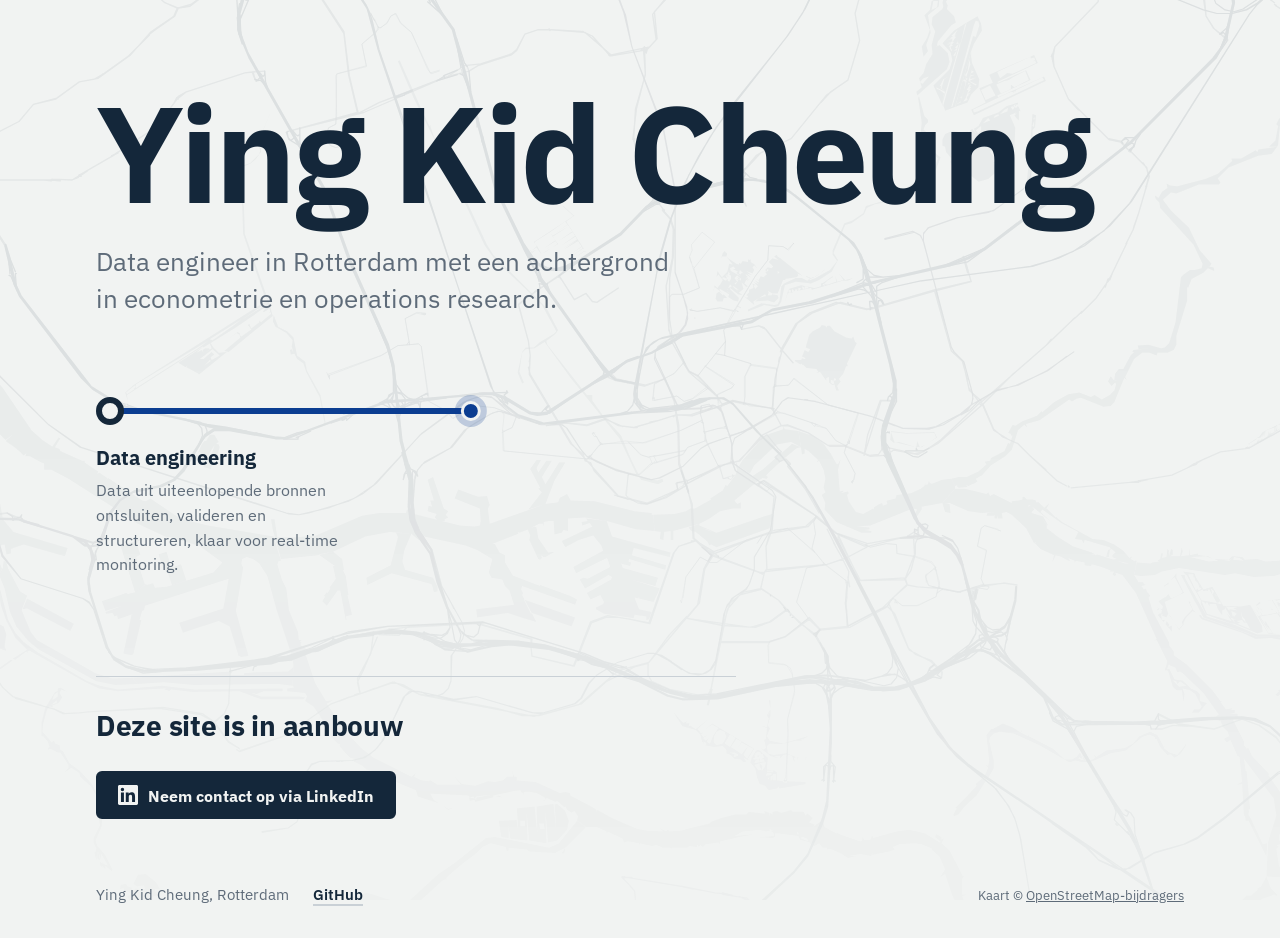
==== commit 4bd9685e: "Update site" ====
--- a/index.html
+++ b/index.html
@@ -1,572 +1,19 @@
-<!DOCTYPE html>
-<html xmlns="http://www.w3.org/1999/xhtml" lang="en" xml:lang="en"><head>
-
-<meta charset="utf-8">
-<meta name="generator" content="quarto-1.8.27">
-
-<meta name="viewport" content="width=device-width, initial-scale=1.0, user-scalable=yes">
-
-<meta name="description" content="Portfolio van Ying Kid Cheung, gespecialiseerd in data science, engineering en analyse.">
-
-<title>Ying Kid Cheung</title>
-<style>
-code{white-space: pre-wrap;}
-span.smallcaps{font-variant: small-caps;}
-div.columns{display: flex; gap: min(4vw, 1.5em);}
-div.column{flex: auto; overflow-x: auto;}
-div.hanging-indent{margin-left: 1.5em; text-indent: -1.5em;}
-ul.task-list{list-style: none;}
-ul.task-list li input[type="checkbox"] {
-  width: 0.8em;
-  margin: 0 0.8em 0.2em -1em; /* quarto-specific, see https://github.com/quarto-dev/quarto-cli/issues/4556 */ 
-  vertical-align: middle;
-}
-</style>
-
-
-<script src="site_libs/quarto-nav/quarto-nav.js"></script>
-<script src="site_libs/quarto-nav/headroom.min.js"></script>
-<script src="site_libs/clipboard/clipboard.min.js"></script>
-<script src="site_libs/quarto-html/quarto.js" type="module"></script>
-<script src="site_libs/quarto-html/tabsets/tabsets.js" type="module"></script>
-<script src="site_libs/quarto-html/axe/axe-check.js" type="module"></script>
-<script src="site_libs/quarto-html/popper.min.js"></script>
-<script src="site_libs/quarto-html/tippy.umd.min.js"></script>
-<script src="site_libs/quarto-html/anchor.min.js"></script>
-<link href="site_libs/quarto-html/tippy.css" rel="stylesheet">
-<link href="site_libs/quarto-html/quarto-syntax-highlighting-ed96de9b727972fe78a7b5d16c58bf87.css" rel="stylesheet" id="quarto-text-highlighting-styles">
-<script src="site_libs/bootstrap/bootstrap.min.js"></script>
-<link href="site_libs/bootstrap/bootstrap-icons.css" rel="stylesheet">
-<link href="site_libs/bootstrap/bootstrap-28ce2f92125236a284ff4f393e5b0d14.min.css" rel="stylesheet" append-hash="true" id="quarto-bootstrap" data-mode="light">
-<script id="quarto-search-options" type="application/json">{
-  "language": {
-    "search-no-results-text": "No results",
-    "search-matching-documents-text": "matching documents",
-    "search-copy-link-title": "Copy link to search",
-    "search-hide-matches-text": "Hide additional matches",
-    "search-more-match-text": "more match in this document",
-    "search-more-matches-text": "more matches in this document",
-    "search-clear-button-title": "Clear",
-    "search-text-placeholder": "",
-    "search-detached-cancel-button-title": "Cancel",
-    "search-submit-button-title": "Submit",
-    "search-label": "Search"
-  }
-}</script>
-
-
-<link rel="stylesheet" href="styles.css">
-<meta property="og:title" content="Ying Kid Cheung">
-<meta property="og:description" content="Portfolio van Ying Kid Cheung, gespecialiseerd in data science, engineering en analyse.">
-<meta property="og:site_name" content="Ying Kid Cheung">
-<meta name="twitter:title" content="Ying Kid Cheung">
-<meta name="twitter:description" content="Portfolio van Ying Kid Cheung, gespecialiseerd in data science, engineering en analyse.">
-<meta name="twitter:card" content="summary">
-</head>
-
-<body class="nav-fixed fullcontent quarto-light">
-
-<div id="quarto-search-results"></div>
-  <header id="quarto-header" class="headroom fixed-top quarto-banner">
-    <nav class="navbar navbar-expand-lg " data-bs-theme="dark">
-      <div class="navbar-container container-fluid">
-      <div class="navbar-brand-container mx-auto">
-    <a class="navbar-brand" href="./index.html">
-    <span class="navbar-title">Ying Kid Cheung</span>
-    </a>
-  </div>
-          <button class="navbar-toggler" type="button" data-bs-toggle="collapse" data-bs-target="#navbarCollapse" aria-controls="navbarCollapse" role="menu" aria-expanded="false" aria-label="Toggle navigation" onclick="if (window.quartoToggleHeadroom) { window.quartoToggleHeadroom(); }">
-  <span class="navbar-toggler-icon"></span>
-</button>
-          <div class="collapse navbar-collapse" id="navbarCollapse">
-            <ul class="navbar-nav navbar-nav-scroll me-auto">
-  <li class="nav-item">
-    <a class="nav-link active" href="./index.html" aria-current="page"> 
-<span class="menu-text">Home</span></a>
-  </li>  
-  <li class="nav-item">
-    <a class="nav-link" href="./about.html"> 
-<span class="menu-text">Over mij</span></a>
-  </li>  
-</ul>
-          </div> <!-- /navcollapse -->
-            <div class="quarto-navbar-tools">
-    <a href="https://www.linkedin.com/in/yingkidcheung/" title="" class="quarto-navigation-tool px-1" aria-label=""><i class="bi bi-linkedin"></i></a>
-    <a href="https://www.github.com/yingkid/" title="" class="quarto-navigation-tool px-1" aria-label=""><i class="bi bi-github"></i></a>
-</div>
-      </div> <!-- /container-fluid -->
-    </nav>
-</header>
-<!-- content -->
-<header id="title-block-header" class="quarto-title-block default page-columns page-full">
-  <div class="quarto-title-banner page-columns page-full">
-    <div class="quarto-title column-body">
-      <h1 class="title">Ying Kid Cheung</h1>
-                  <div>
-        <div class="description">
-          Portfolio van Ying Kid Cheung, gespecialiseerd in data science, engineering en analyse.
-        </div>
-      </div>
-                </div>
-  </div>
-    
-  
-  <div class="quarto-title-meta">
-
-      
-    
-      
-    </div>
-    
-  
-  </header><div id="quarto-content" class="quarto-container page-columns page-rows-contents page-layout-article page-navbar">
-<!-- sidebar -->
-<!-- margin-sidebar -->
-    
-<!-- main -->
-<main class="content quarto-banner-title-block" id="quarto-document-content">
-
-
-
-
-
-<div class="page-container">
-<div class="content-wrapper">
-<section id="wat-ik-doe" class="level2 featured-section">
-<h2 class="anchored" data-anchor-id="wat-ik-doe">Wat ik doe</h2>
-<div class="skills-grid">
-<div class="skill-item">
-<i class="bi bi-graph-up-arrow"></i>
-<div class="skill-title">
-Data science
-</div>
-<p>Voorspellende modellen, experimenten en statistische onderbouwing voor betere beslissingen.</p>
-</div>
-<div class="skill-item">
-<i class="bi bi-database"></i>
-<div class="skill-title">
-Data engineering
-</div>
-<p>Schaalbare datastromen, robuuste data-architectuur en betrouwbare levering van data.</p>
-</div>
-<div class="skill-item">
-<i class="bi bi-pie-chart"></i>
-<div class="skill-title">
-Data analyse
-</div>
-<p>Complexe data vertalen naar duidelijke inzichten, rapportages en stuurinformatie.</p>
-</div>
-</div>
-</section>
-</div>
-</div>
-
-
-
-</main> <!-- /main -->
-<script id="quarto-html-after-body" type="application/javascript">
-  window.document.addEventListener("DOMContentLoaded", function (event) {
-    const icon = "";
-    const anchorJS = new window.AnchorJS();
-    anchorJS.options = {
-      placement: 'right',
-      icon: icon
-    };
-    anchorJS.add('.anchored');
-    const isCodeAnnotation = (el) => {
-      for (const clz of el.classList) {
-        if (clz.startsWith('code-annotation-')) {                     
-          return true;
-        }
-      }
-      return false;
-    }
-    const onCopySuccess = function(e) {
-      // button target
-      const button = e.trigger;
-      // don't keep focus
-      button.blur();
-      // flash "checked"
-      button.classList.add('code-copy-button-checked');
-      var currentTitle = button.getAttribute("title");
-      button.setAttribute("title", "Copied!");
-      let tooltip;
-      if (window.bootstrap) {
-        button.setAttribute("data-bs-toggle", "tooltip");
-        button.setAttribute("data-bs-placement", "left");
-        button.setAttribute("data-bs-title", "Copied!");
-        tooltip = new bootstrap.Tooltip(button, 
-          { trigger: "manual", 
-            customClass: "code-copy-button-tooltip",
-            offset: [0, -8]});
-        tooltip.show();    
-      }
-      setTimeout(function() {
-        if (tooltip) {
-          tooltip.hide();
-          button.removeAttribute("data-bs-title");
-          button.removeAttribute("data-bs-toggle");
-          button.removeAttribute("data-bs-placement");
-        }
-        button.setAttribute("title", currentTitle);
-        button.classList.remove('code-copy-button-checked');
-      }, 1000);
-      // clear code selection
-      e.clearSelection();
-    }
-    const getTextToCopy = function(trigger) {
-      const outerScaffold = trigger.parentElement.cloneNode(true);
-      const codeEl = outerScaffold.querySelector('code');
-      for (const childEl of codeEl.children) {
-        if (isCodeAnnotation(childEl)) {
-          childEl.remove();
-        }
-      }
-      return codeEl.innerText;
-    }
-    const clipboard = new window.ClipboardJS('.code-copy-button:not([data-in-quarto-modal])', {
-      text: getTextToCopy
-    });
-    clipboard.on('success', onCopySuccess);
-    if (window.document.getElementById('quarto-embedded-source-code-modal')) {
-      const clipboardModal = new window.ClipboardJS('.code-copy-button[data-in-quarto-modal]', {
-        text: getTextToCopy,
-        container: window.document.getElementById('quarto-embedded-source-code-modal')
-      });
-      clipboardModal.on('success', onCopySuccess);
-    }
-      var localhostRegex = new RegExp(/^(?:http|https):\/\/localhost\:?[0-9]*\//);
-      var mailtoRegex = new RegExp(/^mailto:/);
-        var filterRegex = new RegExp("https:\/\/yingkidcheung\.nl\/");
-      var isInternal = (href) => {
-          return filterRegex.test(href) || localhostRegex.test(href) || mailtoRegex.test(href);
-      }
-      // Inspect non-navigation links and adorn them if external
-     var links = window.document.querySelectorAll('a[href]:not(.nav-link):not(.navbar-brand):not(.toc-action):not(.sidebar-link):not(.sidebar-item-toggle):not(.pagination-link):not(.no-external):not([aria-hidden]):not(.dropdown-item):not(.quarto-navigation-tool):not(.about-link)');
-      for (var i=0; i<links.length; i++) {
-        const link = links[i];
-        if (!isInternal(link.href)) {
-          // undo the damage that might have been done by quarto-nav.js in the case of
-          // links that we want to consider external
-          if (link.dataset.originalHref !== undefined) {
-            link.href = link.dataset.originalHref;
-          }
-        }
-      }
-    function tippyHover(el, contentFn, onTriggerFn, onUntriggerFn) {
-      const config = {
-        allowHTML: true,
-        maxWidth: 500,
-        delay: 100,
-        arrow: false,
-        appendTo: function(el) {
-            return el.parentElement;
-        },
-        interactive: true,
-        interactiveBorder: 10,
-        theme: 'quarto',
-        placement: 'bottom-start',
-      };
-      if (contentFn) {
-        config.content = contentFn;
-      }
-      if (onTriggerFn) {
-        config.onTrigger = onTriggerFn;
-      }
-      if (onUntriggerFn) {
-        config.onUntrigger = onUntriggerFn;
-      }
-      window.tippy(el, config); 
-    }
-    const noterefs = window.document.querySelectorAll('a[role="doc-noteref"]');
-    for (var i=0; i<noterefs.length; i++) {
-      const ref = noterefs[i];
-      tippyHover(ref, function() {
-        // use id or data attribute instead here
-        let href = ref.getAttribute('data-footnote-href') || ref.getAttribute('href');
-        try { href = new URL(href).hash; } catch {}
-        const id = href.replace(/^#\/?/, "");
-        const note = window.document.getElementById(id);
-        if (note) {
-          return note.innerHTML;
-        } else {
-          return "";
-        }
-      });
-    }
-    const xrefs = window.document.querySelectorAll('a.quarto-xref');
-    const processXRef = (id, note) => {
-      // Strip column container classes
-      const stripColumnClz = (el) => {
-        el.classList.remove("page-full", "page-columns");
-        if (el.children) {
-          for (const child of el.children) {
-            stripColumnClz(child);
-          }
-        }
-      }
-      stripColumnClz(note)
-      if (id === null || id.startsWith('sec-')) {
-        // Special case sections, only their first couple elements
-        const container = document.createElement("div");
-        if (note.children && note.children.length > 2) {
-          container.appendChild(note.children[0].cloneNode(true));
-          for (let i = 1; i < note.children.length; i++) {
-            const child = note.children[i];
-            if (child.tagName === "P" && child.innerText === "") {
-              continue;
-            } else {
-              container.appendChild(child.cloneNode(true));
-              break;
-            }
-          }
-          if (window.Quarto?.typesetMath) {
-            window.Quarto.typesetMath(container);
-          }
-          return container.innerHTML
-        } else {
-          if (window.Quarto?.typesetMath) {
-            window.Quarto.typesetMath(note);
-          }
-          return note.innerHTML;
-        }
-      } else {
-        // Remove any anchor links if they are present
-        const anchorLink = note.querySelector('a.anchorjs-link');
-        if (anchorLink) {
-          anchorLink.remove();
-        }
-        if (window.Quarto?.typesetMath) {
-          window.Quarto.typesetMath(note);
-        }
-        if (note.classList.contains("callout")) {
-          return note.outerHTML;
-        } else {
-          return note.innerHTML;
-        }
-      }
-    }
-    for (var i=0; i<xrefs.length; i++) {
-      const xref = xrefs[i];
-      tippyHover(xref, undefined, function(instance) {
-        instance.disable();
-        let url = xref.getAttribute('href');
-        let hash = undefined; 
-        if (url.startsWith('#')) {
-          hash = url;
-        } else {
-          try { hash = new URL(url).hash; } catch {}
-        }
-        if (hash) {
-          const id = hash.replace(/^#\/?/, "");
-          const note = window.document.getElementById(id);
-          if (note !== null) {
-            try {
-              const html = processXRef(id, note.cloneNode(true));
-              instance.setContent(html);
-            } finally {
-              instance.enable();
-              instance.show();
-            }
-          } else {
-            // See if we can fetch this
-            fetch(url.split('#')[0])
-            .then(res => res.text())
-            .then(html => {
-              const parser = new DOMParser();
-              const htmlDoc = parser.parseFromString(html, "text/html");
-              const note = htmlDoc.getElementById(id);
-              if (note !== null) {
-                const html = processXRef(id, note);
-                instance.setContent(html);
-              } 
-            }).finally(() => {
-              instance.enable();
-              instance.show();
-            });
-          }
-        } else {
-          // See if we can fetch a full url (with no hash to target)
-          // This is a special case and we should probably do some content thinning / targeting
-          fetch(url)
-          .then(res => res.text())
-          .then(html => {
-            const parser = new DOMParser();
-            const htmlDoc = parser.parseFromString(html, "text/html");
-            const note = htmlDoc.querySelector('main.content');
-            if (note !== null) {
-              // This should only happen for chapter cross references
-              // (since there is no id in the URL)
-              // remove the first header
-              if (note.children.length > 0 && note.children[0].tagName === "HEADER") {
-                note.children[0].remove();
-              }
-              const html = processXRef(null, note);
-              instance.setContent(html);
-            } 
-          }).finally(() => {
-            instance.enable();
-            instance.show();
-          });
-        }
-      }, function(instance) {
-      });
-    }
-        let selectedAnnoteEl;
-        const selectorForAnnotation = ( cell, annotation) => {
-          let cellAttr = 'data-code-cell="' + cell + '"';
-          let lineAttr = 'data-code-annotation="' +  annotation + '"';
-          const selector = 'span[' + cellAttr + '][' + lineAttr + ']';
-          return selector;
-        }
-        const selectCodeLines = (annoteEl) => {
-          const doc = window.document;
-          const targetCell = annoteEl.getAttribute("data-target-cell");
-          const targetAnnotation = annoteEl.getAttribute("data-target-annotation");
-          const annoteSpan = window.document.querySelector(selectorForAnnotation(targetCell, targetAnnotation));
-          const lines = annoteSpan.getAttribute("data-code-lines").split(",");
-          const lineIds = lines.map((line) => {
-            return targetCell + "-" + line;
-          })
-          let top = null;
-          let height = null;
-          let parent = null;
-          if (lineIds.length > 0) {
-              //compute the position of the single el (top and bottom and make a div)
-              const el = window.document.getElementById(lineIds[0]);
-              top = el.offsetTop;
-              height = el.offsetHeight;
-              parent = el.parentElement.parentElement;
-            if (lineIds.length > 1) {
-              const lastEl = window.document.getElementById(lineIds[lineIds.length - 1]);
-              const bottom = lastEl.offsetTop + lastEl.offsetHeight;
-              height = bottom - top;
-            }
-            if (top !== null && height !== null && parent !== null) {
-              // cook up a div (if necessary) and position it 
-              let div = window.document.getElementById("code-annotation-line-highlight");
-              if (div === null) {
-                div = window.document.createElement("div");
-                div.setAttribute("id", "code-annotation-line-highlight");
-                div.style.position = 'absolute';
-                parent.appendChild(div);
-              }
-              div.style.top = top - 2 + "px";
-              div.style.height = height + 4 + "px";
-              div.style.left = 0;
-              let gutterDiv = window.document.getElementById("code-annotation-line-highlight-gutter");
-              if (gutterDiv === null) {
-                gutterDiv = window.document.createElement("div");
-                gutterDiv.setAttribute("id", "code-annotation-line-highlight-gutter");
-                gutterDiv.style.position = 'absolute';
-                const codeCell = window.document.getElementById(targetCell);
-                const gutter = codeCell.querySelector('.code-annotation-gutter');
-                gutter.appendChild(gutterDiv);
-              }
-              gutterDiv.style.top = top - 2 + "px";
-              gutterDiv.style.height = height + 4 + "px";
-            }
-            selectedAnnoteEl = annoteEl;
-          }
-        };
-        const unselectCodeLines = () => {
-          const elementsIds = ["code-annotation-line-highlight", "code-annotation-line-highlight-gutter"];
-          elementsIds.forEach((elId) => {
-            const div = window.document.getElementById(elId);
-            if (div) {
-              div.remove();
-            }
-          });
-          selectedAnnoteEl = undefined;
-        };
-          // Handle positioning of the toggle
-      window.addEventListener(
-        "resize",
-        throttle(() => {
-          elRect = undefined;
-          if (selectedAnnoteEl) {
-            selectCodeLines(selectedAnnoteEl);
-          }
-        }, 10)
-      );
-      function throttle(fn, ms) {
-      let throttle = false;
-      let timer;
-        return (...args) => {
-          if(!throttle) { // first call gets through
-              fn.apply(this, args);
-              throttle = true;
-          } else { // all the others get throttled
-              if(timer) clearTimeout(timer); // cancel #2
-              timer = setTimeout(() => {
-                fn.apply(this, args);
-                timer = throttle = false;
-              }, ms);
-          }
-        };
-      }
-        // Attach click handler to the DT
-        const annoteDls = window.document.querySelectorAll('dt[data-target-cell]');
-        for (const annoteDlNode of annoteDls) {
-          annoteDlNode.addEventListener('click', (event) => {
-            const clickedEl = event.target;
-            if (clickedEl !== selectedAnnoteEl) {
-              unselectCodeLines();
-              const activeEl = window.document.querySelector('dt[data-target-cell].code-annotation-active');
-              if (activeEl) {
-                activeEl.classList.remove('code-annotation-active');
-              }
-              selectCodeLines(clickedEl);
-              clickedEl.classList.add('code-annotation-active');
-            } else {
-              // Unselect the line
-              unselectCodeLines();
-              clickedEl.classList.remove('code-annotation-active');
-            }
-          });
-        }
-    const findCites = (el) => {
-      const parentEl = el.parentElement;
-      if (parentEl) {
-        const cites = parentEl.dataset.cites;
-        if (cites) {
-          return {
-            el,
-            cites: cites.split(' ')
-          };
-        } else {
-          return findCites(el.parentElement)
-        }
-      } else {
-        return undefined;
-      }
-    };
-    var bibliorefs = window.document.querySelectorAll('a[role="doc-biblioref"]');
-    for (var i=0; i<bibliorefs.length; i++) {
-      const ref = bibliorefs[i];
-      const citeInfo = findCites(ref);
-      if (citeInfo) {
-        tippyHover(citeInfo.el, function() {
-          var popup = window.document.createElement('div');
-          citeInfo.cites.forEach(function(cite) {
-            var citeDiv = window.document.createElement('div');
-            citeDiv.classList.add('hanging-indent');
-            citeDiv.classList.add('csl-entry');
-            var biblioDiv = window.document.getElementById('ref-' + cite);
-            if (biblioDiv) {
-              citeDiv.innerHTML = biblioDiv.innerHTML;
-            }
-            popup.appendChild(citeDiv);
-          });
-          return popup.innerHTML;
-        });
-      }
-    }
-  });
-  </script>
-</div> <!-- /content -->
-
-
-
-
-</body></html>+<!DOCTYPE html><html lang="nl"><head><meta charset="utf-8"><meta name="viewport" content="width=device-width, initial-scale=1"><title>Ying Kid Cheung | Data engineer in Rotterdam</title><meta name="description" content="Data engineer in Rotterdam met een achtergrond in econometrie en operations research. Van ruwe data naar betrouwbare pipelines, analyses en dataproducten."><link rel="icon" type="image/svg+xml" href="/favicon.svg"><meta name="theme-color" content="#F1F3F2" media="(prefers-color-scheme: light)"><meta name="theme-color" content="#14202C" media="(prefers-color-scheme: dark)"><script>
+			// Light or dark as chosen with the button on the live map (src/theme.ts), before anything is painted
+			try {
+				var theme = localStorage.getItem('theme');
+				if (theme === 'light' || theme === 'dark') {
+					document.documentElement.dataset.theme = theme;
+					document.querySelectorAll('meta[name="theme-color"]').forEach(function (meta) {
+						meta.content = theme === 'dark' ? '#14202C' : '#F1F3F2';
+					});
+				}
+			} catch (e) {}
+			// Lets CSS hide the route until Line.astro animates it; shows it anyway if that script never runs.
+			document.documentElement.classList.add('js');
+			// The route line gets one of two Rotterdam metro colour pairs: red and green (53%), or dark blue and yellow.
+			if (Math.random() >= 0.53) document.documentElement.dataset.line = 'blue-yellow';
+			setTimeout(function () {
+				if (!window.lineReady) document.documentElement.classList.remove('js');
+			}, 3000);
+		</script><link rel="canonical" href="https://yingkidcheung.nl/"><meta property="og:type" content="website"><meta property="og:locale" content="nl_NL"><meta property="og:site_name" content="Ying Kid Cheung"><meta property="og:title" content="Ying Kid Cheung | Data engineer in Rotterdam"><meta property="og:description" content="Data engineer in Rotterdam met een achtergrond in econometrie en operations research. Van ruwe data naar betrouwbare pipelines, analyses en dataproducten."><meta property="og:url" content="https://yingkidcheung.nl/"><meta name="twitter:card" content="summary"><link rel="stylesheet" href="/_astro/Base.DT3oX2jX.css"></head><body><main class="page"><header class="intro"><h1 class="name">Ying Kid Cheung</h1><p class="lede lede--wide">Data engineer in Rotterdam met een achtergrond in econometrie en operations research.</p></header><section class="route" aria-labelledby="route-title"><h2 id="route-title" class="visually-hidden">Wat ik doe</h2><!-- The line runs left to right, or top to bottom when its column is narrow. --><div class="line-wrap"><ol class="line" style="--count: 3"><li class="stop" style="--i: 0"><span class="marker" aria-hidden="true"></span><h3 class="stop-name">Data engineering</h3><p class="stop-text">Data uit uiteenlopende bronnen ontsluiten, valideren en structureren, klaar voor real-time monitoring.</p></li><li class="stop" style="--i: 1"><span class="marker" aria-hidden="true"></span><h3 class="stop-name">Analyse en modellen</h3><p class="stop-text">Vragen uit de praktijk vertalen naar inzicht, voorspellingen en stuurinformatie.</p></li><li class="stop stop--horizon" style="--i: 2"><span class="marker" aria-hidden="true"></span><h3 class="stop-name">Dataproducten</h3><p class="stop-text">Dashboards en tools die data bruikbaar maken en terugkerend handwerk overnemen.</p></li></ol></div><script type="module" src="/_astro/Line.astro_astro_type_script_index_0_lang.C6MafBsm.js"></script></section><section class="status" aria-labelledby="status-title"><h2 id="status-title" class="status-title">Deze site is in aanbouw</h2><div class="actions"><a class="button button--primary" href="https://www.linkedin.com/in/yingkidcheung/"><svg viewBox="0 0 24 24" aria-hidden="true" width="20" height="20"><path fill="currentColor" d="M20.45 20.45h-3.56v-5.57c0-1.33-.02-3.04-1.85-3.04-1.85 0-2.13 1.45-2.13 2.94v5.67H9.35V9h3.41v1.56h.05c.48-.9 1.64-1.85 3.37-1.85 3.6 0 4.27 2.37 4.27 5.46v6.28ZM5.34 7.43a2.06 2.06 0 1 1 0-4.13 2.06 2.06 0 0 1 0 4.13ZM7.12 20.45H3.56V9h3.56v11.45ZM22.22 0H1.77C.79 0 0 .77 0 1.73v20.54C0 23.23.79 24 1.77 24h20.45c.98 0 1.78-.77 1.78-1.73V1.73C24 .77 23.2 0 22.22 0Z"></path></svg>Neem contact op via LinkedIn</a></div></section><footer class="footer"><p>Ying Kid Cheung, Rotterdam</p><a class="footer-link" href="https://www.github.com/yingkid/">GitHub</a><p class="footer-credit">Kaart © <a href="https://www.openstreetmap.org/copyright">OpenStreetMap-bijdragers</a></p></footer></main></body></html>
--- a/_astro/Base.DT3oX2jX.css
+++ b/_astro/Base.DT3oX2jX.css
@@ -0,0 +1 @@
+@font-face{font-family:IBM Plex Sans Variable;font-style:normal;font-display:swap;font-weight:100 700;src:url(/_astro/ibm-plex-sans-cyrillic-ext-wght-normal.d45eAU9y.woff2)format("woff2-variations");unicode-range:U+460-52F,U+1C80-1C8A,U+20B4,U+2DE0-2DFF,U+A640-A69F,U+FE2E-FE2F}@font-face{font-family:IBM Plex Sans Variable;font-style:normal;font-display:swap;font-weight:100 700;src:url(/_astro/ibm-plex-sans-cyrillic-wght-normal.BAAhND-U.woff2)format("woff2-variations");unicode-range:U+301,U+400-45F,U+490-491,U+4B0-4B1,U+2116}@font-face{font-family:IBM Plex Sans Variable;font-style:normal;font-display:swap;font-weight:100 700;src:url(/_astro/ibm-plex-sans-greek-wght-normal.CmyJS8uq.woff2)format("woff2-variations");unicode-range:U+370-377,U+37A-37F,U+384-38A,U+38C,U+38E-3A1,U+3A3-3FF}@font-face{font-family:IBM Plex Sans Variable;font-style:normal;font-display:swap;font-weight:100 700;src:url(/_astro/ibm-plex-sans-vietnamese-wght-normal.Dg1JeJN0.woff2)format("woff2-variations");unicode-range:U+102-103,U+110-111,U+128-129,U+168-169,U+1A0-1A1,U+1AF-1B0,U+300-301,U+303-304,U+308-309,U+323,U+329,U+1EA0-1EF9,U+20AB}@font-face{font-family:IBM Plex Sans Variable;font-style:normal;font-display:swap;font-weight:100 700;src:url(/_astro/ibm-plex-sans-latin-ext-wght-normal.CIII54If.woff2)format("woff2-variations");unicode-range:U+100-2BA,U+2BD-2C5,U+2C7-2CC,U+2CE-2D7,U+2DD-2FF,U+304,U+308,U+329,U+1D00-1DBF,U+1E00-1E9F,U+1EF2-1EFF,U+2020,U+20A0-20AB,U+20AD-20C0,U+2113,U+2C60-2C7F,U+A720-A7FF}@font-face{font-family:IBM Plex Sans Variable;font-style:normal;font-display:swap;font-weight:100 700;src:url(/_astro/ibm-plex-sans-latin-wght-normal.IvpUvPa2.woff2)format("woff2-variations");unicode-range:U+??,U+131,U+152-153,U+2BB-2BC,U+2C6,U+2DA,U+2DC,U+304,U+308,U+329,U+2000-206F,U+20AC,U+2122,U+2191,U+2193,U+2212,U+2215,U+FEFF,U+FFFD}:root{--paper:#f1f3f2;--ink:#14273a;--slate:#5e6b79;--hairline:#c9d0d6;--cobalt:#2448d8;--amber:#d89411;--backdrop-opacity:.09;--route:#e2001a;--horizon:#00a650;--track:6px;--marker:28px;color-scheme:light dark}:root[data-theme=light]{color-scheme:light}:root[data-theme=dark]{color-scheme:dark}@media (prefers-color-scheme:dark){:root:not([data-theme=light]){--paper:#14202c;--ink:#e4e9ee;--slate:#9aa6b2;--hairline:#2e3c4a;--cobalt:#7d96ff;--amber:#f0b43c;--backdrop-opacity:.07;--route:#ff4d5e;--horizon:#2fc878}}:root[data-theme=dark]{--paper:#14202c;--ink:#e4e9ee;--slate:#9aa6b2;--hairline:#2e3c4a;--cobalt:#7d96ff;--amber:#f0b43c;--backdrop-opacity:.07;--route:#ff4d5e;--horizon:#2fc878}:root[data-line=blue-yellow]{--route:#0b3d91;--horizon:#ffc800}@media (prefers-color-scheme:dark){:root[data-line=blue-yellow]:not([data-theme=light]){--route:#5b8cff;--horizon:#ffd23f}}:root[data-line=blue-yellow][data-theme=dark]{--route:#5b8cff;--horizon:#ffd23f}*,:before,:after{box-sizing:border-box}html{-webkit-text-size-adjust:100%}body{background:var(--paper);color:var(--ink);-webkit-font-smoothing:antialiased;margin:0;font-family:IBM Plex Sans Variable,system-ui,sans-serif;font-size:1.125rem;line-height:1.55}body:before{content:"";z-index:0;background:var(--ink);opacity:var(--backdrop-opacity);pointer-events:none;position:fixed;inset:0;mask-image:url(/backdrop/rotterdam.svg),linear-gradient(#000 40%,#00000059);mask-position:50%,0 0;mask-size:cover,auto;mask-repeat:no-repeat,repeat;mask-clip:border-box,border-box;mask-origin:border-box,border-box;mask-composite:intersect;mask-mode:match-source,match-source}h1,h2,h3,p{margin:0}.visually-hidden{clip-path:inset(50%);white-space:nowrap;width:1px;height:1px;position:absolute;overflow:hidden}.page{z-index:1;flex-direction:column;max-width:76rem;min-height:100svh;margin:0 auto;padding:clamp(3rem,10vh,7rem) clamp(1rem,5vw,4rem) 2rem;display:flex;position:relative}.name{letter-spacing:-.025em;text-wrap:balance;font-size:clamp(3.25rem,11vw,8.5rem);font-weight:700;line-height:.92}.lede{max-width:30ch;color:var(--slate);text-wrap:pretty;margin-top:1.75rem;font-size:clamp(1.25rem,2.4vw,1.625rem);line-height:1.4}.lede--wide{text-wrap:balance;max-width:52ch}.route{margin-top:clamp(3.5rem,9vh,6rem)}.line-wrap{container:line/inline-size}.line{grid-template-columns:repeat(var(--count), 1fr);margin:0;padding:0;list-style:none;display:grid;position:relative}.stop{padding:calc(var(--marker) + 1.25rem) 2rem 0 0;position:relative}.marker{z-index:1;width:var(--marker);height:var(--marker);border:var(--track) solid var(--ink);background:var(--paper);border-radius:50%;position:absolute;top:0;left:0}.stop:before{content:"";top:calc((var(--marker) - var(--track)) / 2);left:calc(var(--marker) / 2);right:calc(var(--marker) / -2);height:var(--track);background:var(--route);clip-path:inset(0 calc((1 - var(--progress,1)) * 100%) 0 0);position:absolute}.stop:last-child:before{display:none}.stop:has(+.stop--horizon):before{background:repeating-linear-gradient(90deg, var(--horizon) 0 14px, transparent 14px 24px)}.stop--horizon .marker{border-color:var(--horizon);background:var(--horizon)}.stop--horizon .marker:after{content:"";inset:calc(var(--track) * -1 - 6px);border:2px solid var(--horizon);opacity:0;border-radius:50%;position:absolute}.traveler{z-index:2;border:3px solid var(--paper);background:var(--route);width:20px;height:20px;box-shadow:0 0 0 6px color-mix(in srgb, var(--route) 22%, transparent);opacity:0;pointer-events:none;border-radius:50%;position:absolute;top:0;left:0}@media (prefers-reduced-motion:no-preference){.js .line:not(.is-played) .stop{--progress:0}.js .line:not(.is-played) :is(.marker,.stop-name,.stop-text){opacity:0}.line.is-played .stop--horizon .marker:after{animation:2.8s ease-out infinite beacon}}.stop-name{font-size:1.25rem;font-weight:700;line-height:1.25}.stop-text{max-width:26ch;color:var(--slate);margin-top:.5rem;font-size:1rem}.status{border-top:1px solid var(--hairline);max-width:40rem;margin-top:clamp(4rem,11vh,7rem);padding-top:2rem}.status-title{letter-spacing:-.01em;font-size:1.75rem;font-weight:700;line-height:1.2}.actions{flex-wrap:wrap;gap:.75rem;margin-top:1.75rem;display:flex}.button{border:2px solid var(--ink);border-radius:6px;align-items:center;gap:.625rem;min-height:3rem;padding:.75rem 1.25rem .625rem;font-size:1rem;font-weight:700;line-height:1;text-decoration:none;transition:background-color .15s,border-color .15s,color .15s;display:inline-flex}.button svg{flex:none;margin-top:-.125rem}.button--primary{background:var(--ink);color:var(--paper)}.button--primary:hover{background:var(--cobalt);border-color:var(--cobalt)}.button--secondary{color:var(--ink)}.button--secondary:hover{border-color:var(--cobalt);color:var(--cobalt)}.button:focus-visible{outline:3px solid var(--cobalt);outline-offset:3px}.footer{color:var(--slate);flex-wrap:wrap;align-items:baseline;gap:.5rem 1.5rem;margin-top:auto;padding-top:4rem;font-size:.9375rem;display:flex}.footer-link,.crumb a{color:var(--ink);text-decoration:underline;text-decoration-color:var(--hairline);text-underline-offset:.25em;font-weight:600;text-decoration-thickness:2px}.footer-credit{margin-left:auto;font-size:.8125rem}.footer-credit a{color:inherit}.footer-link:hover,.crumb a:hover{text-decoration-color:var(--cobalt)}.footer-link:focus-visible,.crumb a:focus-visible{outline:3px solid var(--cobalt);outline-offset:3px;border-radius:2px}.page--project{padding-top:clamp(1.5rem,5vh,3rem)}.crumb a{text-decoration:none}.project-head{margin-top:clamp(2.5rem,8vh,5rem)}.project-title{letter-spacing:-.03em;text-wrap:balance;max-width:18ch;font-size:clamp(2.5rem,7vw,5rem);font-weight:700;line-height:.98}.page--project .lede{max-width:44ch}.facts{border-top:1px solid var(--hairline);flex-wrap:wrap;gap:1rem 3rem;max-width:68ch;margin:2rem 0 0;padding-top:1.25rem;display:flex}.facts dt{color:var(--slate);font-size:.9375rem}.facts dd{margin:0;font-weight:600}.prose{margin-top:clamp(3rem,8vh,5rem)}.prose>*{max-width:68ch}.prose--wide>.map-tool{max-width:none}.prose h2{letter-spacing:-.01em;margin:3rem 0 .75rem;font-size:1.625rem;font-weight:700;line-height:1.2}.prose>h2:first-child{margin-top:0}.prose p+p{margin-top:1rem}.prose ul{margin:0;padding-left:1.25rem}.prose ul>li+li{margin-top:.75rem}.prose ul>li::marker{color:var(--cobalt)}.prose .line-wrap{max-width:40rem;margin:2rem 0 1rem}@container line (width<=46rem){.line{grid-template-columns:1fr}.stop{padding:.125rem 0 2.25rem calc(var(--marker) + 1.25rem)}.stop:before{top:calc(var(--marker) / 2);bottom:calc(var(--marker) / -2);left:calc((var(--marker) - var(--track)) / 2);width:var(--track);height:auto;clip-path:inset(0 0 calc((1 - var(--progress,1)) * 100%) 0);right:auto}.stop:has(+.stop--horizon):before{background:repeating-linear-gradient(180deg, var(--horizon) 0 14px, transparent 14px 24px)}.stop-text{max-width:36ch}}@keyframes beacon{0%{opacity:.9;transform:scale(.6)}to{opacity:0;transform:scale(1.5)}}@media (prefers-reduced-motion:reduce){*,:before,:after{transition:none!important;animation:none!important}}:root{--live-train:#2448d8;--live-metro:#b4367a;--live-tram:#1f8a5b;--live-bus:#80583a;--live-vessel:#0c8597;--live-slow:#d89411;--live-jam:#cf3b2a}@media (prefers-color-scheme:dark){:root:not([data-theme=light]){--live-train:#7d96ff;--live-metro:#e47ab1;--live-tram:#5cc790;--live-bus:#d0a37a;--live-vessel:#4cc3d1;--live-slow:#f0b43c;--live-jam:#ff7a64}}:root[data-theme=dark]{--live-train:#7d96ff;--live-metro:#e47ab1;--live-tram:#5cc790;--live-bus:#d0a37a;--live-vessel:#4cc3d1;--live-slow:#f0b43c;--live-jam:#ff7a64}
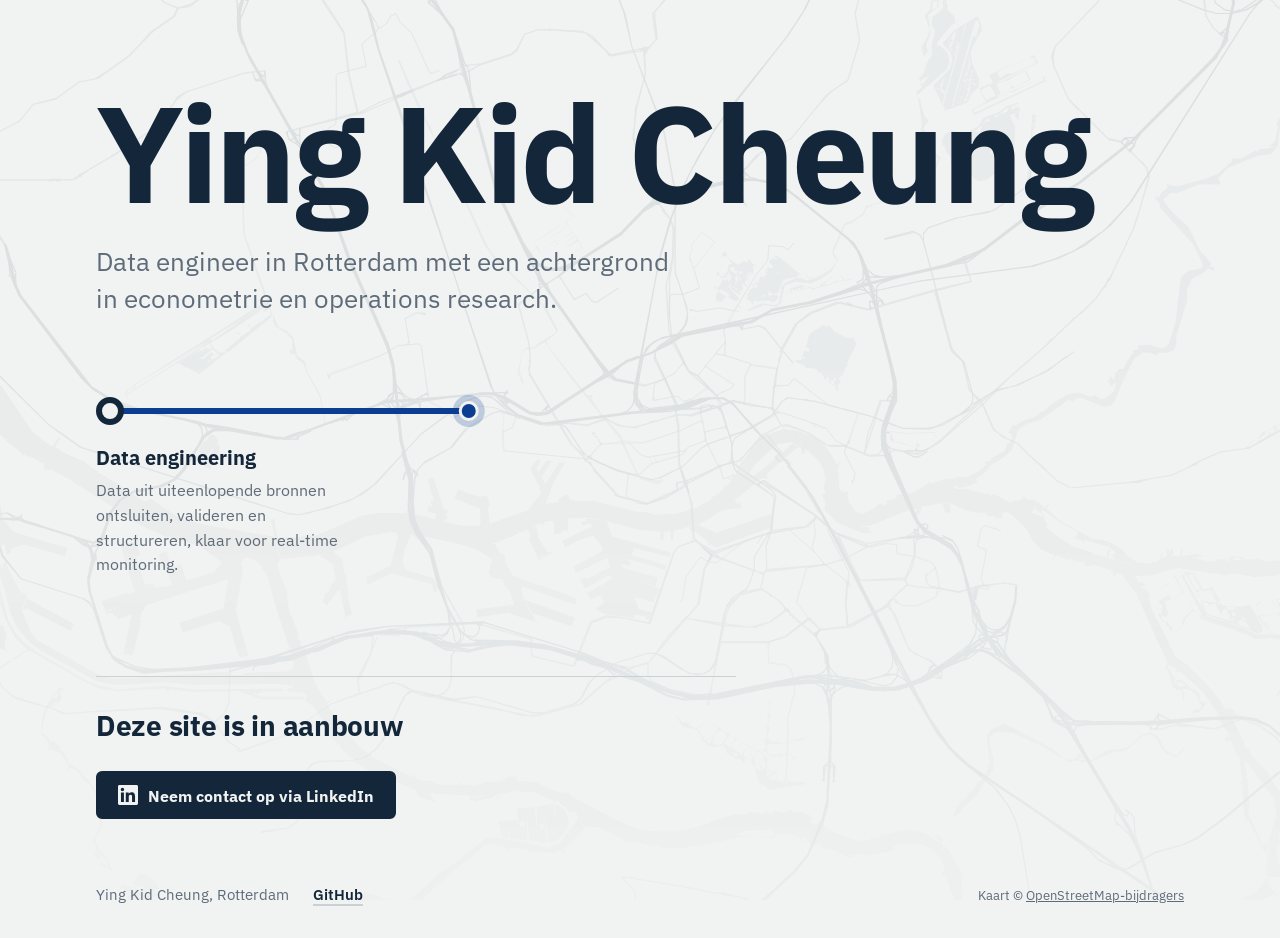
==== commit d8d68f9e: "Update site" ====
--- a/index.html
+++ b/index.html
@@ -16,4 +16,4 @@
 			setTimeout(function () {
 				if (!window.lineReady) document.documentElement.classList.remove('js');
 			}, 3000);
-		</script><link rel="canonical" href="https://yingkidcheung.nl/"><meta property="og:type" content="website"><meta property="og:locale" content="nl_NL"><meta property="og:site_name" content="Ying Kid Cheung"><meta property="og:title" content="Ying Kid Cheung | Data engineer in Rotterdam"><meta property="og:description" content="Data engineer in Rotterdam met een achtergrond in econometrie en operations research. Van ruwe data naar betrouwbare pipelines, analyses en dataproducten."><meta property="og:url" content="https://yingkidcheung.nl/"><meta name="twitter:card" content="summary"><link rel="stylesheet" href="/_astro/Base.DT3oX2jX.css"></head><body><main class="page"><header class="intro"><h1 class="name">Ying Kid Cheung</h1><p class="lede lede--wide">Data engineer in Rotterdam met een achtergrond in econometrie en operations research.</p></header><section class="route" aria-labelledby="route-title"><h2 id="route-title" class="visually-hidden">Wat ik doe</h2><!-- The line runs left to right, or top to bottom when its column is narrow. --><div class="line-wrap"><ol class="line" style="--count: 3"><li class="stop" style="--i: 0"><span class="marker" aria-hidden="true"></span><h3 class="stop-name">Data engineering</h3><p class="stop-text">Data uit uiteenlopende bronnen ontsluiten, valideren en structureren, klaar voor real-time monitoring.</p></li><li class="stop" style="--i: 1"><span class="marker" aria-hidden="true"></span><h3 class="stop-name">Analyse en modellen</h3><p class="stop-text">Vragen uit de praktijk vertalen naar inzicht, voorspellingen en stuurinformatie.</p></li><li class="stop stop--horizon" style="--i: 2"><span class="marker" aria-hidden="true"></span><h3 class="stop-name">Dataproducten</h3><p class="stop-text">Dashboards en tools die data bruikbaar maken en terugkerend handwerk overnemen.</p></li></ol></div><script type="module" src="/_astro/Line.astro_astro_type_script_index_0_lang.C6MafBsm.js"></script></section><section class="status" aria-labelledby="status-title"><h2 id="status-title" class="status-title">Deze site is in aanbouw</h2><div class="actions"><a class="button button--primary" href="https://www.linkedin.com/in/yingkidcheung/"><svg viewBox="0 0 24 24" aria-hidden="true" width="20" height="20"><path fill="currentColor" d="M20.45 20.45h-3.56v-5.57c0-1.33-.02-3.04-1.85-3.04-1.85 0-2.13 1.45-2.13 2.94v5.67H9.35V9h3.41v1.56h.05c.48-.9 1.64-1.85 3.37-1.85 3.6 0 4.27 2.37 4.27 5.46v6.28ZM5.34 7.43a2.06 2.06 0 1 1 0-4.13 2.06 2.06 0 0 1 0 4.13ZM7.12 20.45H3.56V9h3.56v11.45ZM22.22 0H1.77C.79 0 0 .77 0 1.73v20.54C0 23.23.79 24 1.77 24h20.45c.98 0 1.78-.77 1.78-1.73V1.73C24 .77 23.2 0 22.22 0Z"></path></svg>Neem contact op via LinkedIn</a></div></section><footer class="footer"><p>Ying Kid Cheung, Rotterdam</p><a class="footer-link" href="https://www.github.com/yingkid/">GitHub</a><p class="footer-credit">Kaart © <a href="https://www.openstreetmap.org/copyright">OpenStreetMap-bijdragers</a></p></footer></main></body></html>+		</script><link rel="canonical" href="https://yingkidcheung.nl/"><meta property="og:type" content="website"><meta property="og:locale" content="nl_NL"><meta property="og:site_name" content="Ying Kid Cheung"><meta property="og:title" content="Ying Kid Cheung | Data engineer in Rotterdam"><meta property="og:description" content="Data engineer in Rotterdam met een achtergrond in econometrie en operations research. Van ruwe data naar betrouwbare pipelines, analyses en dataproducten."><meta property="og:url" content="https://yingkidcheung.nl/"><meta name="twitter:card" content="summary"><link rel="stylesheet" href="/_astro/Base.DT3oX2jX.css"></head><body><main class="page"><header class="intro"><h1 class="name">Ying Kid Cheung</h1><p class="lede lede--wide">Data engineer in Rotterdam met een achtergrond in econometrie en operations research.</p></header><section class="route" aria-labelledby="route-title"><h2 id="route-title" class="visually-hidden">Wat ik doe</h2><!-- The line runs left to right, or top to bottom when its column is narrow. --><div class="line-wrap"><ol class="line" style="--count: 3"><li class="stop" style="--i: 0"><span class="marker" aria-hidden="true"></span><h3 class="stop-name">Data engineering</h3><p class="stop-text">Data uit uiteenlopende bronnen ontsluiten, valideren en structureren, klaar voor real-time monitoring.</p></li><li class="stop" style="--i: 1"><span class="marker" aria-hidden="true"></span><h3 class="stop-name">Analyse en modellen</h3><p class="stop-text">Vragen uit de praktijk vertalen naar inzicht, voorspellingen en stuurinformatie.</p></li><li class="stop stop--horizon" style="--i: 2"><span class="marker" aria-hidden="true"></span><h3 class="stop-name">Dataproducten</h3><p class="stop-text">Dashboards en tools die data bruikbaar maken en terugkerend handwerk overnemen.</p></li></ol></div><script type="module" src="/_astro/Line.astro_astro_type_script_index_0_lang.to0BfIXc.js"></script></section><section class="status" aria-labelledby="status-title"><h2 id="status-title" class="status-title">Deze site is in aanbouw</h2><div class="actions"><a class="button button--primary" href="https://www.linkedin.com/in/yingkidcheung/"><svg viewBox="0 0 24 24" aria-hidden="true" width="20" height="20"><path fill="currentColor" d="M20.45 20.45h-3.56v-5.57c0-1.33-.02-3.04-1.85-3.04-1.85 0-2.13 1.45-2.13 2.94v5.67H9.35V9h3.41v1.56h.05c.48-.9 1.64-1.85 3.37-1.85 3.6 0 4.27 2.37 4.27 5.46v6.28ZM5.34 7.43a2.06 2.06 0 1 1 0-4.13 2.06 2.06 0 0 1 0 4.13ZM7.12 20.45H3.56V9h3.56v11.45ZM22.22 0H1.77C.79 0 0 .77 0 1.73v20.54C0 23.23.79 24 1.77 24h20.45c.98 0 1.78-.77 1.78-1.73V1.73C24 .77 23.2 0 22.22 0Z"></path></svg>Neem contact op via LinkedIn</a></div></section><footer class="footer"><p>Ying Kid Cheung, Rotterdam</p><a class="footer-link" href="https://www.github.com/yingkid/">GitHub</a><p class="footer-credit">Kaart © <a href="https://www.openstreetmap.org/copyright">OpenStreetMap-bijdragers</a></p></footer></main></body></html>
